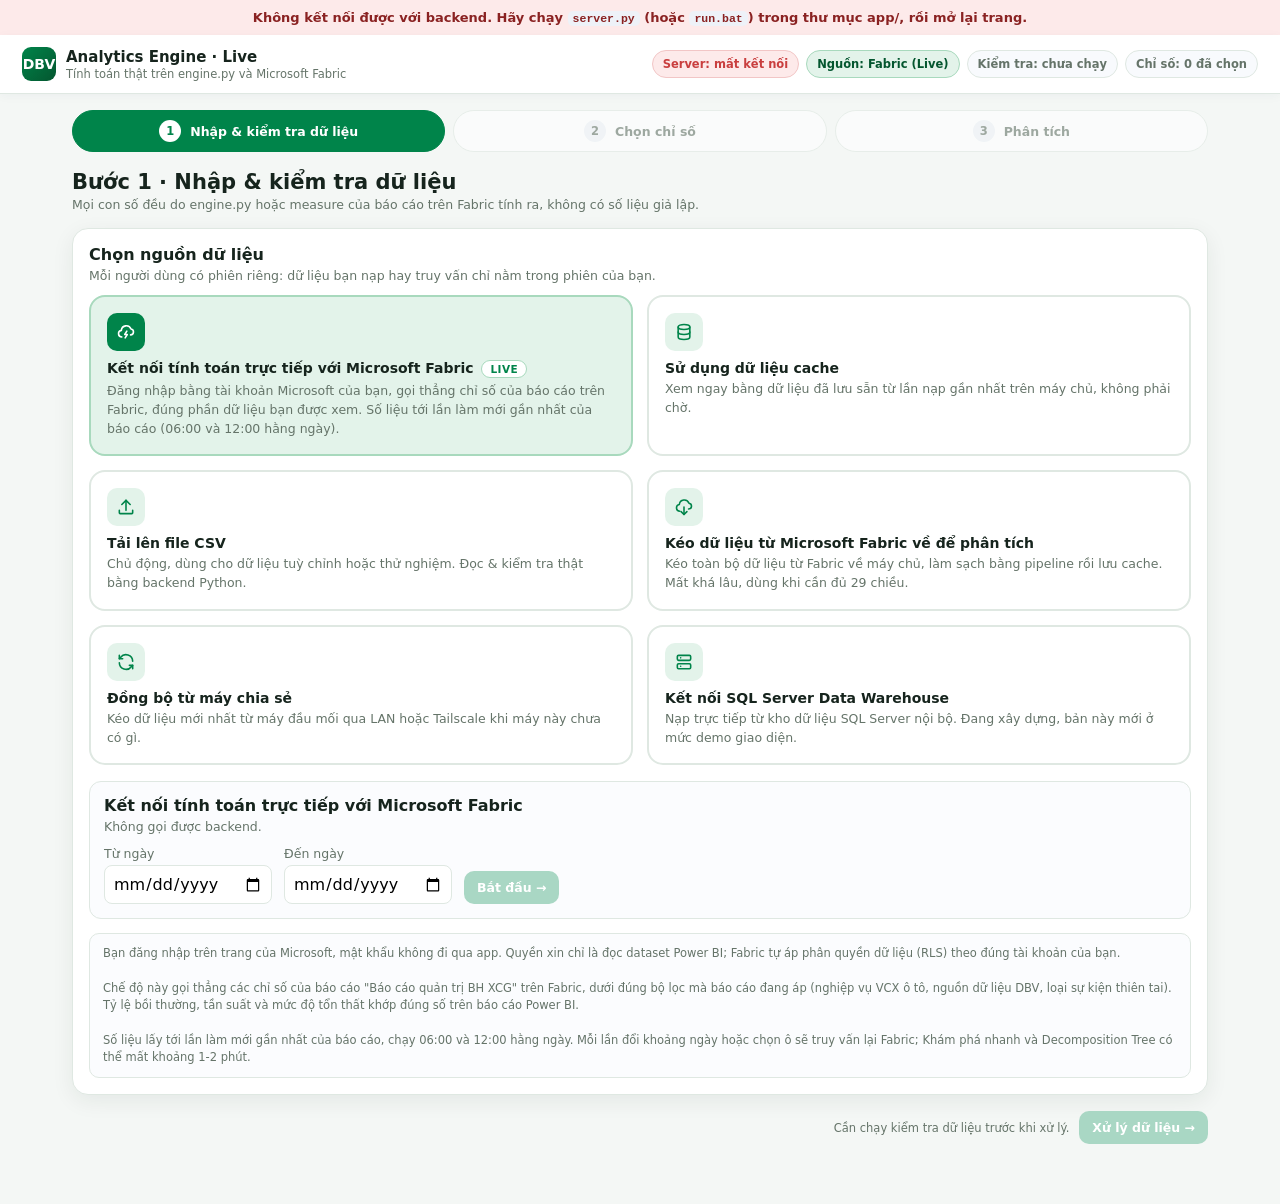
==== ui.html @ de5ed947 "Chuyển app phân tích sang bản web đăng nhập bằng tài khoản Microsoft Mỗi người dùng có phiên riêng v" ====
<!DOCTYPE html>
<html lang="vi">
<head>
<meta charset="utf-8">
<meta name="viewport" content="width=device-width,initial-scale=1">
<title>DBV Analytics Engine — Live</title>
<style>
:root{
  /* Thương hiệu DBV: xanh lá chủ đạo, xanh lục + vàng làm màu thứ cấp */
  --brand:#00844a;--brand-dark:#04562f;--brand-light:#e3f3ea;--brand-mid:#a8d9bd;
  --teal:#296a81;--teal-dark:#1c4c5e;--teal-light:#e7eff1;
  --yellow:#f8a41d;--yellow-dark:#8a5a06;--yellow-light:#fef1de;
  --bg:#f4f7f5;--card:#fff;--ink:#16241d;--muted:#657469;--line:#dfe8e2;
  --green:#0f8f63;--green-bg:#e4f7ee;--amber:#b3720a;--amber-bg:#fff2d6;--red:#c93f3f;--red-bg:#fdeaea;
  --shadow:0 6px 22px rgba(15,45,30,.07);--r:16px;
}
*{box-sizing:border-box}
body{margin:0;font-family:Inter,system-ui,-apple-system,"Segoe UI",Arial,sans-serif;background:var(--bg);color:var(--ink)}
button,input,select,textarea{font:inherit}
button{cursor:pointer}
input[type=checkbox]{accent-color:var(--brand);width:16px;height:16px;cursor:pointer}
code{background:#eef2f8;padding:1px 5px;border-radius:5px;font-size:11.5px}

.topbar{position:sticky;top:0;z-index:60;background:#fff;border-bottom:1px solid var(--line);
  padding:12px 22px;display:flex;justify-content:space-between;align-items:center;gap:16px;box-shadow:0 2px 10px rgba(20,40,80,.04)}
.brand{display:flex;align-items:center;gap:10px}
.brand .mark{width:34px;height:34px;border-radius:9px;background:linear-gradient(135deg,var(--brand),var(--brand-dark));
  color:#fff;font-weight:900;display:flex;align-items:center;justify-content:center;font-size:14px}
.brand b{display:block;font-size:15px}
.brand small{display:block;color:var(--muted);font-size:11.5px;margin-top:1px}
.topbar .chips{display:flex;gap:7px;flex-wrap:wrap}
.chip{border:1px solid var(--line);background:#f8fafd;border-radius:999px;padding:6px 10px;font-size:11.5px;font-weight:700;color:var(--muted)}
.chip.on{background:var(--brand-light);border-color:var(--brand-mid);color:var(--brand-dark)}
.chip.warn{background:var(--red-bg);border-color:#f2c6c6;color:var(--red)}

.server-banner{background:var(--red-bg);color:#8a2222;padding:10px 16px;font-weight:800;text-align:center;font-size:13px}

.stepper{display:flex;align-items:center;gap:0;padding:16px 22px 0;max-width:1180px;margin:0 auto}
.step-pill{display:flex;align-items:center;gap:9px;padding:9px 14px;border-radius:999px;background:#fff;
  border:1px solid var(--line);cursor:pointer;flex:1;justify-content:center}
.step-pill+.step-pill{margin-left:8px}
.step-pill .num{width:22px;height:22px;border-radius:50%;background:#eef2f8;color:var(--muted);
  display:flex;align-items:center;justify-content:center;font-size:11.5px;font-weight:900;flex:none}
.step-pill span{font-size:12.5px;font-weight:800;color:var(--muted)}
.step-pill.active{background:var(--brand);border-color:var(--brand)}
.step-pill.active .num{background:#fff;color:var(--brand)}
.step-pill.active span{color:#fff}
.step-pill.done .num{background:var(--green);color:#fff}
.step-pill.done span{color:var(--ink)}
.step-pill:not(.reachable){cursor:not-allowed;opacity:.6}

.wrap{max-width:1180px;margin:0 auto;padding:18px 22px 60px}
.step-panel{display:none}
.step-panel.active{display:block;animation:fade .18s ease}
@keyframes fade{from{opacity:0;transform:translateY(4px)}to{opacity:1;transform:none}}

h1{font-size:21px;margin:0 0 3px}
h2{font-size:16px;margin:0 0 4px}
h3{font-size:14px;margin:0 0 8px}
.sub,.muted{color:var(--muted);font-size:12.5px}
.head-row{margin-bottom:16px}

.card{background:var(--card);border:1px solid var(--line);border-radius:var(--r);padding:16px;box-shadow:var(--shadow)}
.card+.card{margin-top:14px}

.info-banner{display:flex;align-items:center;gap:10px;background:var(--brand-light);border:1px solid var(--brand-mid);
  color:var(--brand-dark);border-radius:10px;padding:9px 13px;font-size:12.5px;font-weight:700;margin-bottom:14px}

.source-picker{display:grid;grid-template-columns:1fr 1fr;gap:14px}
.source-card{border:2px solid var(--line);border-radius:var(--r);padding:16px;background:#fff;cursor:pointer;transition:.12s}
.source-card:hover{border-color:var(--brand-mid)}
.source-card.selected{border-color:var(--brand);background:var(--brand-light)}
.source-card .ic{width:38px;height:38px;border-radius:10px;background:var(--brand-light);color:var(--brand);
  display:flex;align-items:center;justify-content:center;margin-bottom:9px;flex:none}
.source-card .ic svg{width:20px;height:20px;display:block;fill:none;stroke:currentColor;stroke-width:1.9;stroke-linecap:round;stroke-linejoin:round}
.source-card.selected .ic{background:var(--brand);color:#fff}
.source-card.live-card{position:relative;overflow:hidden;border-color:var(--brand-mid)}
.source-card.live-card::after{content:"";position:absolute;top:0;left:-70%;width:45%;height:100%;pointer-events:none;
  background:linear-gradient(105deg,rgba(255,255,255,0) 0%,rgba(255,255,255,.75) 50%,rgba(255,255,255,0) 100%);
  transform:skewX(-18deg);animation:liveShine 3.2s ease-in-out infinite}
.source-card.live-card.selected::after{background:linear-gradient(105deg,rgba(0,132,74,0) 0%,rgba(0,132,74,.16) 50%,rgba(0,132,74,0) 100%)}
@keyframes liveShine{0%{left:-70%}55%{left:130%}100%{left:130%}}
.live-tag{display:inline-block;font-size:10.5px;font-weight:700;letter-spacing:.4px;text-transform:uppercase;color:var(--brand);
  background:#fff;border:1px solid var(--brand-mid);border-radius:999px;padding:2px 8px;margin-left:8px;vertical-align:middle}
.chip.account{max-width:280px;overflow:hidden;text-overflow:ellipsis;white-space:nowrap}
.chip.account a{color:inherit;text-decoration:underline;margin-left:6px}
.source-card h3{margin:0 0 4px}
.source-card p{margin:0;color:var(--muted);font-size:12.5px;line-height:1.5}
.panel-src{display:none;margin-top:16px}
.panel-src.active{display:block}

.tpl-grid{display:grid;grid-template-columns:1fr 1fr;gap:14px}
.tpl-card{border:1px solid var(--line);border-radius:12px;padding:14px;background:#fbfcfe}
.tpl-head{display:flex;justify-content:space-between;align-items:flex-start;gap:10px;margin-bottom:9px}
.tpl-head b{font-size:13.5px}
.tpl-head small{display:block;color:var(--muted);margin-top:2px;font-size:11.5px}
.btn{border:0;border-radius:10px;padding:9px 13px;font-weight:800;font-size:12.5px}
.btn.primary{background:var(--brand);color:#fff}
.btn.primary:disabled{background:#bcdfca;cursor:not-allowed}
.btn.ghost{background:#fff;border:1px solid var(--line);color:var(--ink)}
.btn.ghost:hover{border-color:var(--brand-mid)}
.btn.ghost:disabled{opacity:.5;cursor:not-allowed}
.btn.success{background:var(--green);color:#fff}
.btn.success:disabled{background:#a9d7c4;cursor:not-allowed}
.btn.sm{padding:7px 10px;font-size:11.5px;border-radius:8px}

table.dict{width:100%;border-collapse:collapse;font-size:11.5px;margin-top:2px}
table.dict th,table.dict td{padding:6px 7px;border-bottom:1px solid var(--line);text-align:left}
table.dict th{color:var(--muted);font-weight:800;font-size:10.5px;text-transform:uppercase;letter-spacing:.03em}
table.dict td.req{color:var(--green);font-weight:800}
table.dict td.opt{color:var(--muted)}

.dropzone{margin-top:11px;border:1.5px dashed var(--line);border-radius:11px;padding:16px;text-align:center;
  background:#fff;transition:.12s}
.dropzone.drag{border-color:var(--brand);background:var(--brand-light)}
.dropzone .dz-empty{color:var(--muted);font-size:12px}
.dropzone .dz-empty b{color:var(--brand);cursor:pointer}
.dropzone .dz-file{display:none;align-items:center;justify-content:space-between;gap:10px;text-align:left}
.dropzone.filled .dz-empty{display:none}
.dropzone.filled .dz-file{display:flex}
.dz-file .name{font-weight:800;font-size:12.5px}
.dz-file .meta{color:var(--muted);font-size:11px;margin-top:1px}
.dz-remove{border:0;background:#eef2f8;border-radius:7px;width:26px;height:26px;font-size:13px;color:var(--muted)}

.pipe-card{border:1px solid var(--line);border-radius:12px;padding:14px;background:#fbfcfe}
.pipe-row{display:flex;gap:10px;flex-wrap:wrap;align-items:center;margin-top:10px}

.validate-bar{display:flex;align-items:center;gap:12px;margin-top:16px;padding-top:14px;border-top:1px solid var(--line)}
.spinner{width:15px;height:15px;border-radius:50%;border:2px solid var(--brand-mid);border-top-color:var(--brand);
  animation:spin .7s linear infinite;display:none}
.spinner.on{display:inline-block}
@keyframes spin{to{transform:rotate(360deg)}}

.status-box{margin-top:14px;display:none}
.status-box.show{display:block}
.check-grid{display:grid;grid-template-columns:1fr 1fr;gap:10px}
.check-item{border:1px solid var(--line);border-radius:11px;padding:11px;display:flex;gap:10px;background:#fff}
.dot{width:10px;height:10px;border-radius:50%;flex:none;margin-top:4px}
.dot.g{background:var(--green)}.dot.a{background:var(--amber)}.dot.r{background:var(--red)}
.check-item b{display:block;font-size:12.5px}
.check-item .d{color:var(--muted);font-size:11.5px;margin-top:2px;line-height:1.45}

.metric-avail{margin-top:12px;border:1px solid var(--line);border-radius:11px;padding:12px;background:#fbfcfe}
.metric-avail-row{display:flex;align-items:center;gap:8px;padding:5px 0;font-size:12.5px}
.metric-avail-row .dot{margin-top:0}
.metric-avail-row .reason{color:var(--muted);font-size:11px;margin-left:auto;text-align:right}

.process-bar{display:flex;justify-content:flex-end;align-items:center;gap:10px;margin-top:16px}
.process-bar .hint{color:var(--muted);font-size:11.5px}

.metric-toolbar{display:flex;justify-content:space-between;align-items:center;flex-wrap:wrap;gap:10px;margin-bottom:12px}
.tickall{display:flex;align-items:center;gap:8px;font-size:12.5px;font-weight:800}
.presetsel{display:flex;align-items:center;gap:8px}
.presetsel select{padding:8px 10px;border:1px solid var(--line);border-radius:8px;background:#fff;font-size:12.5px}

.metric-row{display:grid;grid-template-columns:22px 11px 1.3fr 1.4fr auto;align-items:center;gap:13px;
  padding:12px 6px;border-bottom:1px solid var(--line)}
.metric-row:last-child{border-bottom:0}
.metric-row .dot{margin:0}
.metric-row b{font-size:13px}
.metric-row .formula{color:var(--muted);font-size:11.5px;font-family:Consolas,monospace}
.metric-row .reason{color:var(--red);font-size:11px;text-align:right;font-weight:700}
.metric-row.disabled b{color:var(--muted)}

.bottom-nav{display:flex;justify-content:space-between;align-items:center;margin-top:16px}

.mode-toggle{display:flex;gap:9px;margin-bottom:14px}
.mode-tab{flex:1;padding:11px 16px;border-radius:12px;border:1.5px solid var(--line);background:#fff;
  cursor:pointer;text-align:left;transition:.12s}
.mode-tab:hover{border-color:var(--brand-mid)}
.mode-tab b{display:block;font-size:13.5px;color:var(--ink)}
.mode-tab small{display:block;font-size:11px;color:var(--muted);margin-top:2px;line-height:1.4}
.mode-tab.active{background:var(--brand-light);border-color:var(--brand)}
.mode-tab.active b{color:var(--brand-dark)}
.focus-picker{display:none;background:#fbfcfe;border:1px solid var(--brand-mid);border-radius:12px;
  padding:14px;margin-bottom:14px}
.focus-picker.active{display:block}
.focus-picker-row{display:grid;grid-template-columns:1fr 1.4fr auto;gap:10px;align-items:end;margin-bottom:10px}
.focus-picker-row:last-of-type{margin-bottom:0}
.focus-picker .sub{margin-bottom:4px}

.control-strip{display:grid;gap:9px}
.control-strip label{font-size:11px;color:var(--muted);display:block;margin-bottom:4px;font-weight:700}
.control-strip select,.control-strip input{width:100%;padding:8px;border:1px solid var(--line);border-radius:8px;background:#fff;font-size:12.5px}

/* ---- ô "gõ để tìm" tự dựng, thay cho input+datalist gốc trình duyệt (không style được, hay bị
   lọc kẹt ở giá trị đang gõ sẵn) ---- */
.combo-wrap{position:relative}
.combo-menu{position:absolute;top:100%;left:0;right:0;z-index:80;background:#fff;border:1px solid var(--line);
  border-radius:8px;margin-top:3px;max-height:230px;overflow:auto;box-shadow:0 10px 28px rgba(10,20,40,.18);display:none}
.combo-menu.open{display:block}
.combo-opt{padding:7px 10px;font-size:12.5px;cursor:pointer;white-space:nowrap;overflow:hidden;text-overflow:ellipsis}
.combo-opt:hover,.combo-opt.hi{background:var(--brand-light)}
.combo-empty{padding:7px 10px;font-size:12.5px;color:var(--muted)}
.date-range{display:grid;grid-template-columns:1fr 1fr;gap:9px;margin-top:9px}
.date-range input[type=date]{color-scheme:light;color:var(--ink);font-weight:700;letter-spacing:.02em;
  transition:.12s;cursor:text}
.date-range input[type=date]:hover{border-color:var(--brand-mid)}
.date-range input[type=date]:focus{outline:none;border-color:var(--brand);box-shadow:0 0 0 3px var(--brand-light)}
.date-range input[type=date]::-webkit-calendar-picker-indicator{
  filter:invert(46%) sepia(89%) saturate(423%) hue-rotate(107deg) brightness(93%) contrast(101%);
  cursor:pointer;border-radius:4px;padding:2px}
.date-range input[type=date]::-webkit-calendar-picker-indicator:hover{background:var(--brand-light)}

.kpi-strip{display:grid;grid-template-columns:repeat(4,1fr);gap:11px;margin:16px 0}
.kpi{border:1px solid var(--line);border-radius:11px;padding:12px;background:#fff}
.kpi small{color:var(--muted);font-size:11px;font-weight:700}
.kpi b{display:block;font-size:20px;margin:4px 0 2px;color:var(--brand-dark)}
.kpi span{color:var(--muted);font-size:11px}

.heat-wrap{overflow:auto;border:1px solid var(--line);border-radius:11px;background:#fff;padding:4px}
.heat{display:grid;gap:5px;min-width:640px;padding:8px}
.heat .cell{padding:11px 6px;border-radius:8px;text-align:center;font-size:12px;font-weight:800;overflow-wrap:anywhere}
.heat .rowlab{background:#f6f8fb;color:var(--ink);text-align:left;padding-left:11px;font-weight:800}
.heat .collab{background:#f2f5f9;color:var(--muted);font-size:10.5px;text-transform:uppercase;letter-spacing:.02em}
.heat .corner{background:#fff}
/* Thang tương đối (min-max) — dùng cho chỉ số không phải LR, hoặc chế độ so sánh kỳ */
.hv1{background:#e2f4ec;color:#186b4d}
.hv2{background:#fff0c8;color:#815d00}
.hv3{background:#ffd9ab;color:#8a4f00}
.hv4{background:#f7ada4;color:#7e2020}
.hv5{background:#df6b64;color:#fff}
/* Thang so kỳ (YoY/MoM) — tách theo CHIỀU tốt/xấu của từng chỉ số (xem HIGHER_IS_WORSE), không theo
   giá trị tăng=đỏ/giảm=xanh cố định. Đậm nhạt theo độ lớn |delta| so với các ô đang hiện. */
.dg1{background:#e2f4ec;color:#186b4d}
.dg2{background:#9ed9bb;color:#0f4a34}
.dg3{background:#4a9f75;color:#fff}
.db1{background:#fdeaea;color:#8a2222}
.db2{background:#f0a49b;color:#7e2020}
.db3{background:#c93f3f;color:#fff}
.dz{background:#f2f5f9;color:var(--muted)}
/* Thang benchmark cố định — dùng cho Tỷ lệ bồi thường, KHÔNG đổi theo min/max đang hiện */
.bm1{background:var(--brand-light);color:var(--brand-dark)}        /* dưới 60% */
.bm2{background:var(--yellow-light);color:var(--yellow-dark)}       /* 60-65% */
.bm3{background:#ffe0b2;color:#8a4b00}                              /* 65-70% */
.bm4{background:#ffb066;color:#6e3800}                              /* 70-75% */
.bm5{background:#f7a8a1;color:#7e2020}                              /* 75-85% */
.bm6{background:#7a1f1f;color:#fff}                                 /* trên 85% */
.legend{display:flex;align-items:center;gap:8px;margin-top:11px;font-size:11px;color:var(--muted);flex-wrap:wrap}
.legend .sw{width:22px;height:11px;border-radius:4px;display:inline-block;margin-right:4px}

.foot-note{margin-top:14px;background:#fbfcfe;border:1px solid var(--line);border-radius:10px;padding:11px 13px;
  color:var(--muted);font-size:11.5px;line-height:1.5}
.log-box{margin-top:10px;max-height:220px;overflow:auto;background:#0d1424;color:#c9d6f2;border-radius:9px;
  padding:10px 12px;font-size:11px;font-family:Consolas,monospace;white-space:pre-wrap;display:none}
.log-box.show{display:block}

/* ---- tiến độ kéo dữ liệu Fabric — theo đúng theme sáng của app, thay cho hộp log đen ---- */
.fabric-progress{margin-top:12px;padding:14px 16px;background:#fff;border:1px solid var(--line);border-radius:12px}
.fabric-progress-head{display:flex;justify-content:space-between;align-items:baseline;gap:10px;margin-bottom:8px}
.fabric-progress-head b{font-size:13px;color:var(--ink)}
.fabric-progress-bar-wrap{background:#eef1ed;border-radius:999px;height:8px;overflow:hidden;position:relative}
.fabric-progress-bar{position:absolute;top:0;bottom:0;left:-35%;width:35%;background:var(--brand);border-radius:999px;
  animation:fabricProgressSlide 1.3s ease-in-out infinite}
.fabric-progress.done .fabric-progress-bar{animation:none;left:0;width:100%}
.fabric-progress.error .fabric-progress-bar{animation:none;left:0;width:100%;background:var(--red)}
@keyframes fabricProgressSlide{0%{left:-35%}100%{left:100%}}
.fabric-progress-stats{display:flex;gap:16px;flex-wrap:wrap;margin-top:10px;font-size:12px;color:var(--muted)}
.fabric-progress-stats span:not(:empty)::before{content:"● ";font-size:8px;vertical-align:middle;color:var(--brand-mid)}
.log-box-light{margin-top:10px;max-height:220px;overflow:auto;background:#f6f9f7;color:var(--ink);
  border:1px solid var(--line);border-radius:9px;padding:10px 12px;font-size:11px;
  font-family:Consolas,monospace;white-space:pre-wrap}

/* Trước dùng --yellow, trùng màu icon tia chớp trong nút -> đổi sang xanh dương sáng để icon nổi bật */
.btn.warn{background:#2f8fe0;color:#fff}
.btn.warn:hover{background:#1f78c4}
.drill-toolbar{display:flex;justify-content:space-between;align-items:center;flex-wrap:wrap;gap:10px;
  margin:14px 0 8px;padding:10px 12px;background:#fbfcfe;border:1px solid var(--line);border-radius:10px}
.heat .cell.clickable{cursor:pointer;transition:transform .08s}
.heat .cell.clickable:hover{outline:2px solid var(--brand);outline-offset:-2px;transform:scale(1.03);z-index:2;position:relative}

.dd-overlay{position:fixed;inset:0;background:rgba(10,18,34,.55);z-index:90;display:none;
  align-items:flex-start;justify-content:center;padding:26px 16px;overflow:auto}
.dd-overlay.open{display:flex}
.dd-panel{background:var(--bg);border-radius:16px;max-width:1080px;width:100%;box-shadow:0 24px 60px rgba(10,20,40,.35);
  overflow:hidden}
.dd-head{display:flex;justify-content:space-between;align-items:flex-start;gap:14px;padding:18px 22px;
  background:linear-gradient(135deg,var(--brand-dark),var(--teal));color:#fff}
.dd-eyebrow{font-size:10.5px;text-transform:uppercase;letter-spacing:.08em;font-weight:900;color:#d3ecdf;margin-bottom:3px}
.dd-head h2{color:#fff;margin:0 0 3px;font-size:19px}
.dd-head .sub{color:#dcf0e6}
.dd-head .close{background:rgba(255,255,255,.18);color:#fff}
.dd-body{padding:20px 22px 26px;display:grid;gap:16px;max-height:80vh;overflow:auto}

.dd-kpi-strip{display:grid;grid-template-columns:repeat(4,1fr);gap:11px}
.bridge-wrap{display:flex;gap:8px;align-items:stretch;overflow-x:auto;padding-bottom:4px}
.bridge-step{flex:1;min-width:110px;border-radius:11px;padding:12px 10px;text-align:center;background:#fff;border:1px solid var(--line)}
.bridge-step.base{background:var(--brand-light);border-color:var(--brand-mid)}
.bridge-step.result{background:var(--brand-dark);color:#fff;border-color:var(--brand-dark)}
.bridge-step.pos{background:var(--red-bg);border-color:#f2c6c6}
.bridge-step.neg{background:var(--green-bg);border-color:#a9dfc6}
.bridge-step small{display:block;font-size:10.5px;color:inherit;opacity:.75;font-weight:800;text-transform:uppercase}
.bridge-step b{display:block;font-size:16px;margin-top:5px}
.bridge-arrow{align-self:center;color:var(--muted);font-size:16px}

.driver-table{border:1px solid var(--line);border-radius:12px;overflow:hidden}
.driver-row{display:grid;grid-template-columns:1.7fr auto 72px 72px 1fr 64px;gap:12px;align-items:center;
  padding:9px 12px;border-bottom:1px solid var(--line);font-size:12.5px;background:#fff}
.driver-row:nth-child(even){background:#fafcfa}
.driver-row:last-child{border-bottom:0}
.driver-row.head{font-size:10px;text-transform:uppercase;color:var(--muted);font-weight:800;letter-spacing:.03em;
  background:#f6f9f7;padding:8px 12px}
.driver-row .num{text-align:right;font-variant-numeric:tabular-nums;font-weight:800}
.driver-cell-group b{display:block;font-size:12.5px}
.driver-cell-group small{display:block;color:var(--muted);font-size:10.5px;margin-top:1px}
.driver-bar-wrap{background:#eef1ed;border-radius:6px;height:8px;overflow:hidden;min-width:60px}
.driver-bar{height:100%;border-radius:6px;background:var(--muted)}
#ddTabBadBody .driver-bar{background:var(--red)}
#ddTabGoodBody .driver-bar{background:var(--green)}
.driver-badge{font-size:10px;font-weight:900;padding:3px 8px;border-radius:999px;white-space:nowrap;justify-self:start}
.driver-badge.up{background:var(--red-bg);color:var(--red)}
.driver-badge.down{background:var(--green-bg);color:var(--green)}
.driver-lowsample{display:block;color:var(--amber);font-weight:800;font-size:9.5px;text-align:right}

.dd-tabs{display:flex;gap:8px;margin-bottom:10px}
.dd-tab{padding:8px 14px;border-radius:999px;border:1px solid var(--line);background:#fff;cursor:pointer;
  font-size:12px;font-weight:800;color:var(--muted)}
.dd-tab:hover{border-color:var(--brand-mid)}
.dd-tab.active.good{background:var(--green-bg);border-color:#a9dfc6;color:var(--green)}
.dd-tab.active.bad{background:var(--red-bg);border-color:#f2c6c6;color:var(--red)}
.dd-decomp-btn{margin-top:10px}

.decomp-crumbs{display:flex;flex-wrap:wrap;gap:6px;align-items:center;margin-bottom:14px}
.decomp-crumb{background:#fff;border:1px solid var(--line);border-radius:999px;padding:6px 12px;
  font-size:11.5px;font-weight:800;color:var(--ink);cursor:pointer}
.decomp-crumb:hover{border-color:var(--brand-mid)}
.decomp-crumb.current{background:var(--brand-light);border-color:var(--brand-mid);color:var(--brand-dark);cursor:default}
.decomp-arrow{color:var(--muted);font-size:12px}
.decomp-metric{background:linear-gradient(135deg,var(--brand-dark),var(--teal));color:#fff;border-radius:14px;
  padding:16px 20px;text-align:center;margin-bottom:14px}
.decomp-metric b{font-size:30px;display:block;margin-top:4px}
.decomp-metric small{opacity:.85;font-size:11px;text-transform:uppercase;letter-spacing:.05em;font-weight:800}
.decomp-split-row{display:flex;gap:10px;align-items:center;margin-bottom:14px;flex-wrap:wrap}
.decomp-split-row select{padding:8px 10px;border:1px solid var(--line);border-radius:8px;background:#fff;font-size:12.5px}
.decomp-row{display:grid;grid-template-columns:1.6fr 90px 1fr 70px;gap:12px;align-items:center;
  padding:9px 12px;border-bottom:1px solid var(--line);font-size:12.5px;background:#fff;cursor:pointer;transition:.1s}
.decomp-row:hover{background:var(--brand-light)}
.decomp-row:last-child{border-bottom:0}
.decomp-row.head{cursor:default;font-size:10px;text-transform:uppercase;color:var(--muted);font-weight:800;
  letter-spacing:.03em;background:#f6f9f7;padding:8px 12px}
.decomp-row.head:hover{background:#f6f9f7}
.decomp-row .num{text-align:right;font-variant-numeric:tabular-nums;font-weight:800}
.decomp-bar-wrap{background:#eef1ed;border-radius:6px;height:8px;overflow:hidden}
.decomp-bar{height:100%;border-radius:6px}

/* ---- màu active chung cho cặp nút chế độ Đào sâu / Khám phá nhanh (không gắn bad/good) ---- */
.dd-tab.active{background:var(--brand-light);border-color:var(--brand);color:var(--brand-dark);font-weight:800}

/* ---- "Đào sâu" mặc định trong chi tiết ô heatmap: các khối bảng liền kê nhau, mở rộng theo bậc ---- */
.ds-stack{display:flex;flex-direction:column;gap:14px}
.ds-lens{border:1px solid var(--line);border-radius:12px;background:#fff;overflow:hidden}
.ds-lens-head{display:flex;align-items:center;justify-content:space-between;gap:8px;
  padding:9px 12px;background:#f6f9f7;border-bottom:1px solid var(--line);font-size:12.5px;font-weight:800}
.ds-lens-l3{padding:5px 8px;border:1px solid var(--line);border-radius:6px;background:#fff;font-size:11.5px}
.ds-caret{display:inline-block;width:10px;color:var(--muted);transition:transform .12s;flex:none}
.ds-caret.open{transform:rotate(90deg)}
.ds-caret-spacer{display:inline-block;width:10px;flex:none}
.driver-row.ds-clickable{cursor:pointer}
.driver-row.ds-clickable:hover{background:var(--brand-light)}
.ds-children{border-top:1px dashed var(--line)}
#dsBody[data-dir="bad"] .ds-lens-body .driver-bar{background:var(--red)}
#dsBody[data-dir="good"] .ds-lens-body .driver-bar{background:var(--green)}
#dsBody .driver-row.head{background:var(--brand);color:#fff}
.ds-loading,.ds-empty{padding:8px 12px;font-size:12px;color:var(--muted)}

@media(max-width:980px){
  .source-picker,.tpl-grid,.check-grid,.kpi-strip{grid-template-columns:1fr 1fr}
  .metric-row{grid-template-columns:22px 11px 1fr;row-gap:4px}
  .metric-row .formula,.metric-row .reason{grid-column:3/4}
}
@media(max-width:640px){
  .source-picker,.tpl-grid,.check-grid,.kpi-strip{grid-template-columns:1fr}
  .stepper{flex-direction:column;gap:8px}
  .step-pill+.step-pill{margin-left:0}
  .mode-toggle{flex-direction:column}
  .focus-picker-row{grid-template-columns:1fr}
  .decomp-row,.driver-row{grid-template-columns:1.4fr auto}
}
</style>
</head>
<body>

<div class="topbar">
  <div class="brand">
    <div class="mark">DBV</div>
    <div><b>Analytics Engine · Live</b><small>Tính toán thật trên engine.py và Microsoft Fabric</small></div>
  </div>
  <div class="chips">
    <span class="chip account" id="chipAccount" style="display:none"></span>
    <span class="chip" id="chipServer">Server: đang kiểm tra…</span>
    <span class="chip" id="chipSource">Nguồn: chưa chọn</span>
    <span class="chip" id="chipValid">Kiểm tra: chưa chạy</span>
    <span class="chip" id="chipMetrics">Chỉ số: 0 đã chọn</span>
  </div>
</div>

<div class="stepper">
  <div class="step-pill active reachable" id="pill1" onclick="goStep(1)"><span class="num">1</span><span>Nhập &amp; kiểm tra dữ liệu</span></div>
  <div class="step-pill" id="pill2" onclick="goStep(2)"><span class="num">2</span><span>Chọn chỉ số</span></div>
  <div class="step-pill" id="pill3" onclick="goStep(3)"><span class="num">3</span><span>Phân tích</span></div>
</div>

<div class="wrap">

  <!-- ============ STEP 1 ============ -->
  <section class="step-panel active" id="step1">
    <div class="head-row">
      <h1>Bước 1 · Nhập &amp; kiểm tra dữ liệu</h1>
      <div class="sub">Mọi con số đều do engine.py hoặc measure của báo cáo trên Fabric tính ra, không có số liệu giả lập.</div>
    </div>

    <div class="card" id="ownerDataCard">
      <h2>Chọn nguồn dữ liệu</h2>
      <div class="sub" style="margin-bottom:12px">Mỗi người dùng có phiên riêng: dữ liệu bạn nạp hay truy vấn chỉ nằm trong phiên của bạn.</div>
      <div class="source-picker">
        <div class="source-card live-card selected" id="srcCardFabricLive" onclick="selectSource('fabric_live')">
          <div class="ic"><svg viewBox="0 0 24 24"><path d="M7 18a4 4 0 0 1-.6-7.95A6 6 0 0 1 18 8.5a3.5 3.5 0 0 1-.5 6.96"/><path d="M13 11l-2.5 4h3L11 19"/></svg></div>
          <h3>Kết nối tính toán trực tiếp với Microsoft Fabric<span class="live-tag">Live</span></h3>
          <p>Đăng nhập bằng tài khoản Microsoft của bạn, gọi thẳng chỉ số của báo cáo trên Fabric, đúng phần dữ liệu bạn được xem. Số liệu tới lần làm mới gần nhất của báo cáo (06:00 và 12:00 hằng ngày).</p>
        </div>
        <div class="source-card" id="srcCardCache" onclick="selectSource('cache')">
          <div class="ic"><svg viewBox="0 0 24 24"><ellipse cx="12" cy="6" rx="7" ry="3"/><path d="M5 6v6c0 1.66 3.13 3 7 3s7-1.34 7-3V6"/><path d="M5 12v6c0 1.66 3.13 3 7 3s7-1.34 7-3v-6"/></svg></div>
          <h3>Sử dụng dữ liệu cache</h3>
          <p>Xem ngay bằng dữ liệu đã lưu sẵn từ lần nạp gần nhất trên máy chủ, không phải chờ.</p>
        </div>
        <div class="source-card" id="srcCardCsv" onclick="selectSource('csv')">
          <div class="ic"><svg viewBox="0 0 24 24"><path d="M12 16V4"/><path d="M7 9l5-5 5 5"/><path d="M4 16v3a1 1 0 0 0 1 1h14a1 1 0 0 0 1-1v-3"/></svg></div>
          <h3>Tải lên file CSV</h3>
          <p>Chủ động, dùng cho dữ liệu tuỳ chỉnh hoặc thử nghiệm. Đọc &amp; kiểm tra thật bằng backend Python.</p>
        </div>
        <div class="source-card" id="srcCardFabric" onclick="selectSource('fabric')">
          <div class="ic"><svg viewBox="0 0 24 24"><path d="M7 17a4 4 0 0 1-.6-7.95A6 6 0 0 1 18 7.5a3.5 3.5 0 0 1-.5 6.96"/><path d="M12 12v9"/><path d="M8.5 17.5L12 21l3.5-3.5"/></svg></div>
          <h3>Kéo dữ liệu từ Microsoft Fabric về để phân tích</h3>
          <p>Kéo toàn bộ dữ liệu từ Fabric về máy chủ, làm sạch bằng pipeline rồi lưu cache. Mất khá lâu, dùng khi cần đủ 29 chiều.</p>
        </div>
        <div class="source-card" id="srcCardSync" onclick="selectSource('sync')">
          <div class="ic"><svg viewBox="0 0 24 24"><path d="M20 11A8 8 0 0 0 5.6 6.4L4 8"/><path d="M4 4v4h4"/><path d="M4 13a8 8 0 0 0 14.4 4.6L20 16"/><path d="M20 20v-4h-4"/></svg></div>
          <h3>Đồng bộ từ máy chia sẻ</h3>
          <p>Kéo dữ liệu mới nhất từ máy đầu mối qua LAN hoặc Tailscale khi máy này chưa có gì.</p>
        </div>
        <div class="source-card" id="srcCardSql" onclick="selectSource('sql')">
          <div class="ic"><svg viewBox="0 0 24 24"><rect x="4" y="4" width="16" height="6" rx="1.5"/><rect x="4" y="14" width="16" height="6" rx="1.5"/><path d="M8 7h.01M8 17h.01"/></svg></div>
          <h3>Kết nối SQL Server Data Warehouse</h3>
          <p>Nạp trực tiếp từ kho dữ liệu SQL Server nội bộ. Đang xây dựng, bản này mới ở mức demo giao diện.</p>
        </div>
      </div>

      <!-- SQL Server panel -->
      <div class="panel-src" id="panelSql">
        <div class="pipe-card">
          <b>Kết nối SQL Server Data Warehouse</b>
          <div class="sub" style="margin-top:4px">Tính năng đang xây dựng — điền thử để xem luồng thao tác, chưa kết nối thật.</div>
          <div class="control-strip" style="grid-template-columns:1fr 1fr;margin-top:12px">
            <div><label>Server / Host</label><input type="text" id="sqlHost" placeholder="vd: dwh-sql01.dbvi.local"></div>
            <div><label>Cổng (Port)</label><input type="text" id="sqlPort" placeholder="1433"></div>
            <div><label>Tên Database</label><input type="text" id="sqlDb" placeholder="vd: DW_TLBT"></div>
            <div><label>Xác thực</label>
              <select id="sqlAuth">
                <option value="sql">SQL Server Authentication</option>
                <option value="windows">Windows Authentication</option>
              </select>
            </div>
            <div><label>Tên đăng nhập</label><input type="text" id="sqlUser" placeholder="username"></div>
            <div><label>Mật khẩu</label><input type="password" id="sqlPass" placeholder="••••••••"></div>
          </div>
          <div class="pipe-row" style="margin-top:12px">
            <button class="btn primary" onclick="sqlServerConnect()">Kết nối &amp; kiểm tra</button>
            <span class="sub" id="sqlStatusText"></span>
          </div>
        </div>
        <div class="foot-note">Thông tin nhập ở đây không được gửi lên đâu ngoài chính máy chủ local của app này, và cũng chưa được lưu lại — bấm "Kết nối" hiện tại chỉ trả về thông báo tính năng đang xây dựng.</div>
      </div>
      <div class="panel-src" id="panelFabric">
        <div class="pipe-card">
          <b>Kéo dữ liệu từ Microsoft Fabric</b>
          <div class="pipe-row" style="margin-top:4px">
            <div class="sub" id="fabricNote" style="margin:0">Đang kiểm tra…</div>
          </div>

          <div class="pipe-row">
            <button class="btn success" id="btnFabricPull" onclick="fabricPull()" disabled>Kéo dữ liệu mới nhất từ Fabric</button>
            <span class="spinner" id="spinFabricPull"></span>
          </div>
        </div>
        <div class="foot-note">Dùng tài khoản Microsoft đã đăng nhập ở thẻ "Kết nối tính toán trực tiếp". Kéo toàn bộ lịch sử về máy chủ rồi chạy p2_prep.py để làm sạch, mất 15 đến 20 phút vì bảng nguồn tới hàng triệu dòng. Chỉ cần khi muốn đủ 29 chiều hoặc Decomposition Tree nhanh trên bản cache.</div>
        <div class="fabric-progress" id="fabricProgress" style="display:none">
          <div class="fabric-progress-head">
            <b id="fabricProgressPhase">—</b>
            <span class="sub" id="fabricProgressElapsed"></span>
          </div>
          <div class="fabric-progress-bar-wrap"><div class="fabric-progress-bar"></div></div>
          <div class="fabric-progress-stats">
            <span id="fabricProgressTable"></span>
            <span id="fabricProgressRows"></span>
            <span id="fabricProgressSpeed"></span>
          </div>
          <button class="btn ghost sm" type="button" onclick="toggleFabricLog()" style="margin-top:10px">Xem log chi tiết</button>
          <pre class="log-box-light" id="fabricLog" style="display:none"></pre>
        </div>
      </div>

      <!-- Fabric Live panel -->
      <div class="panel-src" id="panelFabricLive">
        <div class="pipe-card">
          <b>Kết nối tính toán trực tiếp với Microsoft Fabric</b>
          <div class="pipe-row" style="margin-top:4px">
            <div class="sub" id="fabricLiveNote" style="margin:0">Đang kiểm tra…</div>
            <a class="btn primary" id="btnMsLogin" href="/auth/login" style="display:none;text-decoration:none">Đăng nhập Microsoft</a>
            <button class="btn ghost sm" id="btnFabricLogout" onclick="fabricLogout()" style="display:none">Đăng xuất</button>
            <button class="btn ghost sm" id="btnFabricLogin" onclick="fabricLoginStart()" style="display:none">Đăng nhập bằng mã (thử trên máy)</button>
            <span class="spinner" id="spinFabricLogin"></span>
          </div>
          <div id="fabricLoginBox" style="display:none;margin-top:12px;padding:12px;background:#fff;border:1px solid var(--line);border-radius:10px">
            <div class="sub">Mở <b id="fabricVerifUri">https://login.microsoft.com/device</b> trên trình duyệt bất kỳ, đăng nhập bằng tài khoản Power BI Pro của bạn rồi nhập mã:</div>
            <div style="font-size:24px;font-weight:900;letter-spacing:4px;margin:10px 0;color:var(--brand-dark);text-align:center">
              <span id="fabricUserCode">—</span>
            </div>
            <div class="pipe-row">
              <button class="btn primary" id="btnFabricWait" onclick="fabricLoginWait()">Tôi đã đăng nhập xong, tiếp tục</button>
              <span class="spinner" id="spinFabricWait"></span>
              <span class="sub" id="fabricWaitStatus"></span>
            </div>
          </div>
          <div class="pipe-row" style="margin-top:12px;align-items:flex-end;flex-wrap:wrap;gap:12px">
            <div><label class="sub" style="display:block;margin-bottom:4px">Từ ngày</label>
              <input type="date" id="liveDFrom" style="padding:8px;border:1px solid var(--line);border-radius:8px"></div>
            <div><label class="sub" style="display:block;margin-bottom:4px">Đến ngày</label>
              <input type="date" id="liveDTo" style="padding:8px;border:1px solid var(--line);border-radius:8px"></div>
            <button class="btn success" id="btnStartLive" onclick="startLiveTest()" disabled>Bắt đầu →</button>
          </div>
        </div>
        <div class="foot-note">Bạn đăng nhập trên trang của Microsoft, mật khẩu không đi qua app. Quyền xin chỉ là đọc dataset Power BI; Fabric tự áp phân quyền dữ liệu (RLS) theo đúng tài khoản của bạn.
        <br><br>Chế độ này gọi thẳng các chỉ số của báo cáo "Báo cáo quản trị BH XCG" trên Fabric, dưới đúng bộ lọc mà báo cáo đang áp (nghiệp vụ VCX ô tô, nguồn dữ liệu DBV, loại sự kiện thiên tai). Tỷ lệ bồi thường, tần suất và mức độ tổn thất khớp đúng số trên báo cáo Power BI.
        <br><br>Số liệu lấy tới lần làm mới gần nhất của báo cáo, chạy 06:00 và 12:00 hằng ngày. Mỗi lần đổi khoảng ngày hoặc chọn ô sẽ truy vấn lại Fabric; Khám phá nhanh và Decomposition Tree có thể mất khoảng 1-2 phút.</div>
      </div>

      <!-- Sync panel -->
      <div class="panel-src" id="panelSync">
        <div class="pipe-card">
          <b>Đồng bộ dữ liệu từ máy chia sẻ</b>
          <div class="sub" style="margin-top:4px" id="syncNote">Đang kiểm tra cấu hình…</div>
          <div class="pipe-row">
            <button class="btn primary" id="btnSyncPull" onclick="runSyncPull()">Đồng bộ dữ liệu mới nhất</button>
            <span class="spinner" id="spinSync"></span>
            <span class="sub" id="syncStatusText"></span>
          </div>
        </div>
        <div class="foot-note">Cần file <code>sync_config.json</code> cạnh <code>server.py</code>, chứa địa chỉ và token của máy đầu mối (xem <code>sync_config.example.json</code>). Máy đầu mối phải đang bật và cùng mạng (LAN văn phòng, hoặc cùng mạng riêng ảo kiểu Tailscale) tại thời điểm bấm — nếu không tới được, dữ liệu cũ đã có vẫn dùng tiếp bình thường.</div>
      </div>

      <!-- CSV panel -->
      <div class="panel-src active" id="panelCsv">
        <div class="tpl-grid">
          <div class="tpl-card">
            <div class="tpl-head">
              <div><b>Bảng Hợp đồng (Policy)</b><small id="polCount">—</small></div>
              <button class="btn ghost sm" onclick="downloadTemplate('policy')">Tải template CSV</button>
            </div>
            <table class="dict" id="dictPolicy"></table>
            <div class="dropzone" id="dzPolicy">
              <div class="dz-empty">Kéo thả file CSV vào đây, hoặc <b onclick="document.getElementById('filePolicy').click()">chọn file</b></div>
              <div class="dz-file"><div><div class="name" id="polName">—</div><div class="meta" id="polMeta">—</div></div><button class="dz-remove" onclick="clearFile('policy',event)">✕</button></div>
              <input type="file" id="filePolicy" accept=".csv" style="display:none">
            </div>
          </div>
          <div class="tpl-card">
            <div class="tpl-head">
              <div><b>Bảng Bồi thường (Claims)</b><small id="clmCount">—</small></div>
              <button class="btn ghost sm" onclick="downloadTemplate('claims')">Tải template CSV</button>
            </div>
            <table class="dict" id="dictClaims"></table>
            <div class="dropzone" id="dzClaims">
              <div class="dz-empty">Kéo thả file CSV vào đây, hoặc <b onclick="document.getElementById('fileClaims').click()">chọn file</b></div>
              <div class="dz-file"><div><div class="name" id="clmName">—</div><div class="meta" id="clmMeta">—</div></div><button class="dz-remove" onclick="clearFile('claims',event)">✕</button></div>
              <input type="file" id="fileClaims" accept=".csv" style="display:none">
            </div>
          </div>
        </div>
        <div class="validate-bar">
          <button class="btn primary" id="btnValidateCsv" onclick="runValidateCsv()">Quét &amp; kiểm tra dữ liệu</button>
          <span class="spinner" id="spinCsv"></span>
          <span class="sub" id="validateHintCsv">Cần tải lên cả hai file CSV trước.</span>
        </div>
      </div>

      <!-- Cache panel -->
      <div class="panel-src" id="panelCache">
        <div class="pipe-card">
          <b>pipeline/data/clean_policy.parquet · clean_claims.parquet</b>
          <div class="sub" id="cacheNote" style="margin-top:4px">Đang kiểm tra dữ liệu cache…</div>
          <div class="pipe-row">
            <button class="btn primary" id="btnLoadCache" onclick="loadCacheData()">Xem ngay</button>
            <span class="spinner" id="spinCache"></span>
          </div>
        </div>
        <div class="foot-note">Bản dữ liệu đã làm sạch, lưu sẵn trên máy từ lần nạp gần nhất — không phân biệt lần đó tới từ CSV, Power BI hay Fabric. Mở lên dùng ngay, không cần trích xuất hay đăng nhập lại. Phù hợp khi demo nhanh cho người xem không có sẵn kết nối.</div>
      </div>

    </div>

    <div class="card status-box" id="statusBox">
      <h2>Kết quả kiểm tra dữ liệu</h2>
      <div class="check-grid" id="checkGrid"></div>
      <div class="metric-avail">
        <h3 style="margin-bottom:6px">Chỉ số có thể tính được với dữ liệu hiện có</h3>
        <div id="metricAvail"></div>
      </div>
    </div>

    <div class="process-bar">
      <span class="hint" id="processHint">Cần chạy kiểm tra dữ liệu trước khi xử lý.</span>
      <button class="btn success" id="btnProcess" disabled onclick="advance(2)">Xử lý dữ liệu →</button>
    </div>
  </section>

  <!-- ============ STEP 2 ============ -->
  <section class="step-panel" id="step2">
    <div class="head-row">
      <h1>Bước 2 · Chọn chỉ số cần tính</h1>
      <div class="sub">Mỗi chỉ số là một hàm trong engine.py. Chấm xanh nghĩa là dữ liệu hiện có đủ để tính; chấm đỏ là chưa đủ.</div>
    </div>

    <div class="card">
      <div class="metric-toolbar">
        <label class="tickall"><input type="checkbox" id="tickAll" onchange="toggleAll(this.checked)"> Chọn tất cả chỉ số sẵn sàng</label>
        <div class="presetsel">
          <span class="sub">Chọn theo nghiệp vụ:</span>
          <select id="presetSel" onchange="applyPreset(this.value)">
            <option value="">— tự chọn thủ công —</option>
            <option value="all">Toàn bộ chỉ số sẵn sàng</option>
            <option value="pricing">Định phí (Frequency / Severity / A-E)</option>
            <option value="monitor">Theo dõi TLBT vận hành</option>
          </select>
        </div>
      </div>
      <div id="metricList"></div>
    </div>

    <div class="bottom-nav">
      <button class="btn ghost" onclick="goStep(1)">← Quay lại</button>
      <button class="btn success" id="btnAnalyze" disabled onclick="startAnalyze()">Start Analyze →</button>
    </div>
  </section>

  <!-- ============ STEP 3 ============ -->
  <section class="step-panel" id="step3">
    <div class="head-row">
      <h1>Bước 3 · Kết quả phân tích</h1>
      <div class="sub">Ma trận heatmap tính trực tiếp trên dữ liệu đã nạp — đổi bộ lọc để engine tính lại ngay.</div>
    </div>

    <div class="mode-toggle">
      <div class="mode-tab active" id="tabGeneral" onclick="setAnalyzeMode('general')">
        <b>Tổng quát</b><small>Cắt chéo hai chiều bất kỳ trên toàn danh mục</small>
      </div>
      <div class="mode-tab" id="tabDeep" onclick="setAnalyzeMode('deep')">
        <b>Đào sâu chi tiết</b><small>Cố định một hoặc nhiều chiều (mỗi chiều tuỳ chọn một giá trị) rồi phân tích tiếp bên trong</small>
      </div>
    </div>

    <div class="focus-picker" id="focusPicker">
      <div id="focusLevels"></div>
      <button class="btn ghost sm" onclick="addFocusLevel()">+ Thêm nấc chiều cố định</button>
    </div>

    <div class="card">
      <div class="control-strip" style="grid-template-columns:repeat(5,1fr)">
        <div><label>Hàng</label><div class="combo-wrap"><input type="text" id="fRow" placeholder="Gõ để tìm chiều…" autocomplete="off"><div class="combo-menu" id="fRowMenu"></div></div></div>
        <div><label>Cột</label><div class="combo-wrap"><input type="text" id="fCol" placeholder="Gõ để tìm chiều…" autocomplete="off"><div class="combo-menu" id="fColMenu"></div></div></div>
        <div><label>Giá trị (chỉ số)</label><select id="fVal" onchange="renderHeatmapLive()"></select></div>
        <div><label>Chế độ hiển thị</label>
          <select id="fMode" onchange="renderHeatmapLive()">
            <option value="current">Giá trị hiện tại</option>
            <option value="yoy">So với cùng kỳ năm trước</option>
            <option value="mom">So với kỳ liền trước (cùng độ dài)</option>
          </select>
        </div>
        <div><label>Số nhóm hiển thị / chiều</label>
          <select id="fTopN" onchange="renderHeatmapLive()">
            <option value="8">Top 8</option>
            <option value="15" selected>Top 15</option>
            <option value="30">Top 30</option>
            <option value="0">Tất cả</option>
          </select>
          <div class="sub" style="margin-top:4px;font-size:10.5px">* Top hiển thị đang xếp theo doanh thu giảm dần</div>
        </div>
      </div>
      <div class="date-range">
        <div><label class="sub">Từ ngày</label><input type="date" id="dFrom" onchange="renderHeatmapLive()"></div>
        <div><label class="sub">Đến ngày</label><input type="date" id="dTo" onchange="renderHeatmapLive()"></div>
      </div>

      <div class="kpi-strip" id="kpiStrip"></div>

      <div class="drill-toolbar">
        <span class="sub">Bấm vào một ô trong ma trận để đào sâu, hoặc để engine tự tìm ô đang kéo chỉ số xấu đi nhiều nhất:</span>
        <button class="btn warn" id="btnHighestImpact" onclick="openHighestImpactSegment()">⚡ Open Highest Impact Segment</button>
      </div>
      <div class="heat-wrap"><div class="heat" id="heatGrid"></div></div>
      <div class="legend" id="legend"></div>
      <div class="sub" id="coverageNote" style="margin-top:8px;font-weight:700"></div>
      <div class="foot-note">Xếp theo doanh thu (phí thực hưởng) lớn nhất trước. Một số chiều có rất nhiều nhóm (Hãng xe: 276, Đơn vị: 103) nên mặc định chỉ hiện Top 15 — đổi "Số nhóm hiển thị" để xem nhiều hơn hoặc "Tất cả". Màu Tỷ lệ bồi thường theo ngưỡng cố định (dưới 60% xanh → trên 85% đỏ sẫm), không đổi theo dữ liệu đang hiện; các chỉ số khác và chế độ so sánh kỳ vẫn tô theo khoảng giá trị đang hiện. A/E ở bản này so Incurred thật với kỳ vọng = tần suất×chi phí bình quân toàn danh mục — chưa phải bản chuẩn hoá 3 chiều đầy đủ dùng trong báo cáo chính thức.</div>
    </div>

    <div class="bottom-nav">
      <button class="btn ghost" onclick="goStep(2)">← Chọn lại chỉ số</button>
      <span class="sub" id="loadedAtNote"></span>
    </div>
  </section>

</div>

<div class="dd-overlay open" id="authBlock" style="display:none">
  <div class="dd-panel" style="max-width:480px">
    <div class="dd-head">
      <div><div class="dd-eyebrow">DBV Analytics Engine</div><h2>Đăng nhập để tiếp tục</h2></div>
    </div>
    <div class="dd-body">
      <div class="sub" id="authBlockMsg">Dùng tài khoản Microsoft (Power BI Pro) của bạn. Bạn chỉ xem được đúng phần dữ liệu đã được phân quyền trên Fabric.</div>
      <div class="pipe-row" style="margin-top:14px">
        <a class="btn primary" href="/auth/login" style="text-decoration:none">Đăng nhập Microsoft</a>
      </div>
    </div>
  </div>
</div>

<div class="dd-overlay" id="ddOverlay">
  <div class="dd-panel">
    <div class="dd-head">
      <div>
        <div class="dd-eyebrow">Đào sâu · Root-cause</div>
        <h2 id="ddTitle">—</h2>
        <div class="sub" id="ddSub">—</div>
      </div>
      <button class="close" onclick="closeDrilldown()">×</button>
    </div>
    <div class="dd-body" id="ddBody">
      <div class="sub">Đang tải…</div>
    </div>
  </div>
</div>

<div class="dd-overlay" id="decompOverlay">
  <div class="dd-panel" style="max-width:960px">
    <div class="dd-head">
      <div>
        <div class="dd-eyebrow">Decomposition Tree · bóc tách theo từng chiều tự chọn</div>
        <h2 id="decompTitle">—</h2>
        <div class="sub" id="decompSub">—</div>
      </div>
      <button class="close" onclick="closeDecomp()">×</button>
    </div>
    <div class="dd-body" id="decompBody">
      <div class="sub">Đang tải…</div>
    </div>
  </div>
</div>

<script>
/* ---------------- schema (khớp POLICY_REQUIRED/OPTIONAL, CLAIMS_REQUIRED/OPTIONAL trong server.py) ---------------- */
const SCHEMA = {
  policy:{
    required:[
      ["Số hợp đồng","Mã định danh hợp đồng, duy nhất"],
      ["Ngày hiệu lực hợp đồng","Ngày bắt đầu hiệu lực, dd/mm/yyyy"],
      ["Ngày kết thúc hiệu lực","Ngày kết thúc hiệu lực, dd/mm/yyyy"],
      ["Phí BH phân bổ","Phí bảo hiểm đã phân bổ theo hợp đồng, số VNĐ"],
    ],
    optional:[
      ["Mã đơn vị","Đơn vị kinh doanh quản lý hợp đồng"],
      ["Kênh khai thác","Đại lý / Môi giới / Trực tiếp..."],
      ["Hãng xe","Hãng sản xuất xe"],
      ["Dải giá trị xe","Phân nhóm giá trị xe, vd '500tr-1ty'"],
      ["Mục đích sử dụng","Kinh doanh vận tải / Không kinh doanh"],
      ["Loại khách hàng","Cá nhân / Tổ chức"],
      ["Nhóm thời gian sử dụng xe","Tuổi xe theo nhóm"],
      ["Nhóm rủi ro địa bàn","Phân nhóm rủi ro theo địa bàn"],
      ["Loại bút toán","Ghi 'E0'/'CAN' nếu điều chỉnh/huỷ, để trống nếu bình thường"],
      ["Hiệu xe","Tên hiệu/model xe"],
      ["Dòng xe","Nhóm dòng xe đã chuẩn hoá"],
      ["Phân khúc","Phân khúc xe (hạng A/B/C...)"],
      ["Nhiên liệu","Xăng / Dầu / Điện / Hybrid"],
      ["Số chỗ ngồi","Số chỗ ngồi theo nhóm"],
    ]
  },
  claims:{
    required:[
      ["Số hồ sơ","Mã định danh hồ sơ bồi thường, duy nhất"],
      ["Số hợp đồng","Liên kết tới bảng Hợp đồng"],
      ["Ngày xảy ra tổn thất","Ngày phát sinh tổn thất, dd/mm/yyyy"],
      ["Số tiền tổn thất","Số tiền bồi thường ước tính/đã trả, số VNĐ"],
      ["Trạng thái hồ sơ","'Đã giải quyết' hoặc 'Chưa giải quyết'"],
    ],
    optional:[
      ["Nguyên nhân tổn thất","Mô tả nguyên nhân gốc"],
      ["Xưởng sửa chữa","Tên xưởng thực hiện sửa chữa"],
      ["Mô hình xưởng","Chính hãng / Ngoài hãng"],
      ["Phân nhóm xưởng","Nhóm garage/showroom (GR/SH) — chỉ có ở phía bồi thường"],
      ["Tên xưởng viết tắt","Tên tắt của xưởng — chỉ có ở phía bồi thường"],
    ]
  }
};
const METRICS = [
  {id:"lr",      name:"Tỷ lệ bồi thường (Loss Ratio)", formula:"Incurred / Phí thực hưởng"},
  {id:"freq",    name:"Frequency",                       formula:"Số vụ / Exposure"},
  {id:"sev",     name:"Severity",                         formula:"Incurred / Số vụ"},
  {id:"pp",      name:"Pure Premium",                     formula:"Incurred / Exposure"},
  {id:"avgprem", name:"Average Premium",                  formula:"Phí thực hưởng / Exposure"},
  {id:"ae",      name:"A/E (so trung bình toàn danh mục)", formula:"Incurred thật / (freq×sev toàn danh mục × Exposure)"},
];
const PRESETS = { all:["lr","freq","sev","pp","avgprem","ae"], pricing:["freq","sev","pp","ae"], monitor:["lr","avgprem"] };
const DIM_LABELS = {donvi:"Đơn vị",hangxe:"Hãng xe",kenh:"Kênh khai thác",daigiatri:"Giá trị xe",
                     mucdich:"Mục đích sử dụng xe",nhomrr:"Nhóm rủi ro địa bàn",thang:"Tháng",
                     thoigiansd:"Nhóm thời gian sử dụng xe",hieuxe:"Hiệu xe",dongxe:"Dòng xe",
                     phankhuc:"Phân khúc",nhienlieu:"Nhiên liệu",sochongoi:"Số chỗ ngồi",
                     kieuthanxe:"Kiểu thân xe",phongkd:"Phòng kinh doanh",canbokt:"Cán bộ kinh doanh",
                     doitac:"Đối tác",diemban:"Điểm bán",sochoden:"Số chỗ",trongtaikg:"Trọng tải kg (đến)",
                     diaban:"Địa bàn",nhomgara:"Phân nhóm SH/GR sửa chữa",garatt:"Gara sửa chữa",
                     nhommucdo:"Nhóm mức độ tổn thất",dongco:"Động cơ",
                     loaixe_f0:"Nhóm xe cấp 1 (F0)",loaixe_f1:"Nhóm xe cấp 2 (F1)",
                     loaixe_f2:"Nhóm xe cấp 3 (F2)",ftnds:"Phân loại TNDS (FTNDS)"};
// Tra ngược nhãn tiếng Việt -> id chiều, dùng cho các ô gõ-tìm (input+datalist) — người dùng gõ/thấy
// nhãn dễ đọc, nhưng API vẫn cần đúng id kỹ thuật.
const DIM_LABEL_TO_ID = {};
Object.entries(DIM_LABELS).forEach(([id,label])=>{ DIM_LABEL_TO_ID[label] = id; });
function dimIdFromLabel(label){ return DIM_LABEL_TO_ID[(label||"").trim()] || ""; }
const FMT = {
  lr:v=>(v*100).toFixed(1)+"%", freq:v=>v.toFixed(3), sev:v=>(v/1e6).toFixed(2)+"tr",
  pp:v=>(v/1e6).toFixed(2)+"tr", avgprem:v=>(v/1e6).toFixed(2)+"tr", ae:v=>v.toFixed(2),
};

const state = { source:"csv", files:{policy:null, claims:null}, validated:false,
  readiness:{}, reasons:{}, dimsAvailable:[], dateRanges:{}, ticked:new Set(), maxStep:1, analyzeMode:"general",
  standalone:false };

/* ---------------- schema dictionary + template ---------------- */
function renderDict(tableId, key){
  const s = SCHEMA[key];
  const rows = s.required.map(r=>`<tr><td class="req">${r[0]} <span style="font-weight:600">· bắt buộc</span></td><td class="req">${r[1]}</td></tr>`)
    .concat(s.optional.map(r=>`<tr><td class="opt">${r[0]}</td><td class="opt">${r[1]}</td></tr>`)).join("");
  document.getElementById(tableId).innerHTML = `<thead><tr><th>Tên cột</th><th>Mô tả</th></tr></thead><tbody>${rows}</tbody>`;
}
renderDict("dictPolicy","policy"); renderDict("dictClaims","claims");
document.getElementById("polCount").textContent = `${SCHEMA.policy.required.length} cột bắt buộc · ${SCHEMA.policy.optional.length} cột tuỳ chọn`;
document.getElementById("clmCount").textContent = `${SCHEMA.claims.required.length} cột bắt buộc · ${SCHEMA.claims.optional.length} cột tuỳ chọn`;

const TPL_EXAMPLES = {
  policy:[
    ["HD0001234","01/01/2026","31/12/2026","8500000","HN01","Đại lý","Toyota","500tr-1ty","Không kinh doanh vận tải","Cá nhân","1-3 năm","Rủi ro trung bình","","Vios","Sedan","Hạng C","Xăng","5 chỗ"],
    ["HD0009981","15/02/2026","14/02/2027","11200000","HCM03","Trực tiếp","VinFast","300-500tr","KD vận tải hành khách","Tổ chức","<1 năm","Rủi ro cao","","VF5","SUV","Hạng B","Điện","5 chỗ"],
  ],
  claims:[
    ["HS00098765","HD0001234","15/03/2026","12500000","Đã giải quyết","Va chạm giao thông","Gara Thành Công","Ngoài hãng","SH","Gara Thành Công"],
    ["HS00098890","HD0009981","02/04/2026","54000000","Chưa giải quyết","Cháy nổ","Toyota Mỹ Đình","Chính hãng","GR","Toyota MD"],
  ]
};
function downloadTemplate(key){
  const s = SCHEMA[key];
  const header = s.required.map(r=>r[0]).concat(s.optional.map(r=>r[0]));
  const lines = [header.join(",")].concat(TPL_EXAMPLES[key].map(r=>r.join(",")));
  const csv = "﻿" + lines.join("\r\n");
  const blob = new Blob([csv], {type:"text/csv;charset=utf-8"});
  const a = document.createElement("a");
  a.href = URL.createObjectURL(blob); a.download = `DBV_template_${key}.csv`;
  document.body.appendChild(a); a.click(); a.remove();
}

/* ---------------- phiên: cookie do server đặt, đăng nhập Microsoft ---------------- */
let SERVER = null; // bản ghi /api/status gần nhất

/* ---------------- network helpers ---------------- */
async function postJSON(url, body, signal){
  const res = await fetch(url, {method:"POST", headers:{"Content-Type":"application/json"},
    body:JSON.stringify(body||{}), signal});
  if(res.status === 401){ showLoginGate(); }
  return await res.json();
}
function chk(level, title, detail){
  return `<div class="check-item"><span class="dot ${level}"></span><div><b>${title}</b><div class="d">${detail}</div></div></div>`;
}
function showLoginGate(msg){
  if(msg) document.getElementById("authBlockMsg").textContent = msg;
  document.getElementById("authBlock").style.display = "flex";
}
function renderAccount(s){
  const chip = document.getElementById("chipAccount");
  if(s.standalone || !s.fabricAvailable){ chip.style.display = "none"; return; }
  chip.style.display = "";
  if(s.account){
    chip.classList.add("on");
    chip.innerHTML = `${escHtml(s.account)}<a href="/auth/logout" title="Đăng xuất">Đăng xuất</a>`;
  } else {
    chip.classList.remove("on");
    chip.innerHTML = `Chưa đăng nhập<a href="/auth/login">Đăng nhập Microsoft</a>`;
  }
}
function escHtml(v){ return String(v).replace(/[&<>"']/g, c=>({"&":"&amp;","<":"&lt;",">":"&gt;",'"':"&quot;","'":"&#39;"}[c])); }

/* ---------------- server status on load ---------------- */
async function checkStatus(){
  const res = await fetch("/api/status");
  const s = await res.json();
  SERVER = s;
  state.standalone = !!s.standalone;
  document.getElementById("chipServer").textContent = "Server: đã kết nối";
  document.getElementById("chipServer").classList.add("on");
  renderAccount(s);

  const authErr = new URLSearchParams(location.search).get("auth_error");
  if(authErr){
    history.replaceState(null, "", location.pathname);
    alert("Đăng nhập Microsoft không thành công: " + authErr);
  }

  if(s.standalone){
    document.getElementById("srcCardSync").style.display = "none";
    if(!s.fabricAvailable){
      document.getElementById("srcCardFabric").style.display = "none";
      document.getElementById("srcCardFabricLive").style.display = "none";
    }
    document.getElementById("chipSource").textContent = "Demo standalone — dữ liệu nhúng sẵn";
    document.getElementById("chipSource").classList.add("on");
    if(s.hasData && s.lastValidate){
      applyValidateResult(s.lastValidate);
      document.getElementById("loadedAtNote").textContent = "Dữ liệu nhúng sẵn trong file demo · nạp lúc: " + s.loadedAt;
      advance(2);
    }
    return s;
  }

  if(s.loginRequired && !s.loggedIn){ showLoginGate(); return s; }
  document.getElementById("authBlock").style.display = "none";

  if(s.hosted) document.getElementById("srcCardSync").style.display = "none";
  if(s.pipelineDataExists){
    document.getElementById("cacheNote").textContent = "Đã tìm thấy dữ liệu cache — bấm 'Xem ngay' để dùng.";
  } else {
    document.getElementById("btnLoadCache").disabled = true;
    document.getElementById("cacheNote").textContent = "Chưa có dữ liệu cache trên máy chủ — dùng Live Fabric, hoặc kéo dữ liệu về lần đầu.";
  }
  if(!s.fabricAvailable){
    document.getElementById("srcCardFabric").style.display = "none";
    document.getElementById("srcCardFabricLive").style.display = "none";
    if(state.source === "fabric_live") selectSource("csv");
  }
  if(s.hasData && s.lastValidate) applyValidateResult(s.lastValidate);
  renderSyncPanel(s);
  if(state.source === "fabric_live") refreshFabricLiveStatus();
  return s;
}
window.addEventListener("load", async ()=>{
  try{ await checkStatus(); }
  catch(e){
    document.getElementById("chipServer").textContent = "Server: mất kết nối";
    document.getElementById("chipServer").classList.add("warn");
    document.body.insertAdjacentHTML("afterbegin",
      `<div class="server-banner">Không kết nối được với backend. Hãy chạy <code>server.py</code> (hoặc <code>run.bat</code>) trong thư mục app/, rồi mở lại trang.</div>`);
  }
});

/* ---------------- source selection ---------------- */
function selectSource(src){
  state.source = src;
  document.getElementById("srcCardCache").classList.toggle("selected", src==="cache");
  document.getElementById("srcCardCsv").classList.toggle("selected", src==="csv");
  document.getElementById("srcCardSync").classList.toggle("selected", src==="sync");
  document.getElementById("srcCardFabric").classList.toggle("selected", src==="fabric");
  document.getElementById("srcCardSql").classList.toggle("selected", src==="sql");
  document.getElementById("srcCardFabricLive").classList.toggle("selected", src==="fabric_live");
  document.getElementById("panelCache").classList.toggle("active", src==="cache");
  document.getElementById("panelCsv").classList.toggle("active", src==="csv");
  document.getElementById("panelSync").classList.toggle("active", src==="sync");
  document.getElementById("panelFabric").classList.toggle("active", src==="fabric");
  document.getElementById("panelSql").classList.toggle("active", src==="sql");
  document.getElementById("panelFabricLive").classList.toggle("active", src==="fabric_live");
  const labels = {cache:"Dữ liệu cache", csv:"CSV upload", sync:"Đồng bộ từ máy chia sẻ", fabric:"Kéo dữ liệu Fabric", sql:"SQL Server DWH", fabric_live:"Fabric (Live)"};
  document.getElementById("chipSource").textContent = "Nguồn: " + labels[src];
  document.getElementById("chipSource").classList.add("on");
  if(src==="fabric") refreshFabricStatus();
  if(src==="fabric_live") refreshFabricLiveStatus();
}
selectSource("fabric_live");

/* ---------------- Microsoft Fabric ---------------- */
async function fetchFabricStatus(){
  try{ return await postJSON("/api/fabric_status", {}); }
  catch(e){ return {error:"Không gọi được backend."}; }
}
async function refreshFabricStatus(){
  const note = document.getElementById("fabricNote");
  const pullBtn = document.getElementById("btnFabricPull");
  note.textContent = "Đang kiểm tra…";
  const s = await fetchFabricStatus();
  if(s.error){ note.textContent = s.error; pullBtn.disabled = true; return; }
  if(!s.available){ note.textContent = "Máy chủ chưa cài đặt kết nối Fabric (thiếu fabric_extract.py hoặc msal)."; pullBtn.disabled = true; return; }
  if(s.configError){ note.textContent = "Lỗi cấu hình: " + s.configError; pullBtn.disabled = true; return; }
  if(s.account){
    note.innerHTML = `Đã đăng nhập: <b>${escHtml(s.account)}</b>`;
    pullBtn.disabled = false;
  } else {
    note.textContent = "Chưa đăng nhập. Mở thẻ \"Kết nối tính toán trực tiếp với Microsoft Fabric\" để đăng nhập trước.";
    pullBtn.disabled = true;
  }
}
/* ---------------- Fabric Live Connection ---------------- */
async function refreshFabricLiveStatus(){
  const note = document.getElementById("fabricLiveNote");
  const btn = document.getElementById("btnStartLive");
  const msBtn = document.getElementById("btnMsLogin");
  const codeBtn = document.getElementById("btnFabricLogin");
  const outBtn = document.getElementById("btnFabricLogout");
  note.textContent = "Đang kiểm tra…";
  msBtn.style.display = "none"; codeBtn.style.display = "none"; outBtn.style.display = "none";
  const s = await fetchFabricStatus();
  if(s.error || !s.available){
    note.textContent = s.error || "Máy chủ chưa cài đặt kết nối Fabric.";
    btn.disabled = true; return;
  }
  if(s.configError){ note.textContent = "Lỗi cấu hình: " + s.configError; btn.disabled = true; return; }
  if(s.account){
    note.innerHTML = `Đã đăng nhập: <b>${escHtml(s.account)}</b>. Chọn khoảng ngày rồi bấm Bắt đầu.`;
    btn.disabled = false;
    outBtn.style.display = "";
  } else {
    note.textContent = "Chưa đăng nhập Microsoft.";
    btn.disabled = true;
    msBtn.style.display = "";
    if(s.deviceFlowAllowed) codeBtn.style.display = "";
  }
  if(SERVER) { SERVER.account = s.account || null; renderAccount(SERVER); }
}
function startLiveTest(){
  const from = document.getElementById("liveDFrom").value;
  const to = document.getElementById("liveDTo").value;
  if(!from || !to){ alert("Chọn khoảng ngày (Từ ngày / Đến ngày) trước."); return; }
  state.dimsAvailable = Object.keys(DIM_LABELS);
  state.readiness = {lr:true, freq:true, sev:true, pp:true, avgprem:true, ae:true};
  state.ticked = new Set(["lr"]);
  document.getElementById("fVal").innerHTML = METRICS.map(m=>`<option value="${m.id}">${m.name}</option>`).join("");
  state.focusLevels = [{dim:"", val:""}];
  renderFocusLevels();
  populateRowColOptions();
  // "Đơn vị" KHÔNG dùng mặc định được ở Live — một hợp đồng có thể mang nhiều Ma_DV khác nhau giữa các
  // dòng chi tiết kế toán, group theo Đơn vị qua DAX sẽ đếm trùng Exposure (xem LIVE_DIM_MAP ở server.py).
  if(state.dimsAvailable.includes("kenh")) document.getElementById("fRow").value = DIM_LABELS["kenh"];
  if(state.dimsAvailable.includes("daigiatri")) document.getElementById("fCol").value = DIM_LABELS["daigiatri"];
  document.getElementById("dFrom").value = from;
  document.getElementById("dTo").value = to;
  document.getElementById("loadedAtNote").textContent = "Live Connection — chưa kéo lần nào, sẽ kéo ngay khi hiện heatmap.";
  advance(3);
  renderHeatmapLive();
}
async function fabricLogout(){
  if(!confirm("Đăng xuất khỏi tài khoản Microsoft trong phiên này?")) return;
  try{ await postJSON("/api/fabric_logout", {}); }catch(e){}
  location.href = "/auth/logout";
}
async function fabricLoginStart(){
  const btn = document.getElementById("btnFabricLogin"), spin = document.getElementById("spinFabricLogin");
  btn.disabled = true; spin.classList.add("on");
  try{
    const res = await postJSON("/api/fabric_login_start", {});
    if(res.error){
      document.getElementById("fabricLiveNote").textContent = res.error;
    } else {
      document.getElementById("fabricVerifUri").textContent = res.verificationUri || "https://login.microsoft.com/device";
      document.getElementById("fabricUserCode").textContent = res.userCode;
      document.getElementById("fabricLoginBox").style.display = "block";
      document.getElementById("fabricWaitStatus").textContent = "";
    }
  }catch(e){ document.getElementById("fabricLiveNote").textContent = "Lỗi kết nối backend."; }
  btn.disabled = false; spin.classList.remove("on");
}
async function fabricLoginWait(){
  const btn = document.getElementById("btnFabricWait"), spin = document.getElementById("spinFabricWait");
  const status = document.getElementById("fabricWaitStatus");
  btn.disabled = true; spin.classList.add("on"); status.textContent = "Đang chờ xác nhận trên trình duyệt, đừng đóng trang này…";
  try{
    const res = await postJSON("/api/fabric_login_wait", {});
    if(res.error){
      status.textContent = res.error;
    } else {
      status.textContent = "";
      document.getElementById("fabricLoginBox").style.display = "none";
      await checkStatus();
      await refreshFabricLiveStatus();
    }
  }catch(e){ status.textContent = "Lỗi kết nối backend."; }
  btn.disabled = false; spin.classList.remove("on");
}
let _fabricPollTimer = null;
function fmtElapsed(sec){
  sec = Math.max(0, Math.round(sec));
  const m = Math.floor(sec/60), s = sec%60;
  return m>0 ? `${m} phút ${s} giây` : `${s} giây`;
}
function startFabricPolling(){
  const t0 = Date.now();
  async function tick(){
    try{
      const p = await postJSON("/api/fabric_progress", {});
      if(p.error) return;
      document.getElementById("fabricProgressPhase").textContent = p.phase || "Đang xử lý…";
      document.getElementById("fabricProgressTable").textContent = p.table ? `Bảng: ${p.table}` : "";
      document.getElementById("fabricProgressRows").textContent = (p.rowsSoFar||0).toLocaleString("vi-VN") + " dòng đã kéo";
      const elapsedSec = p.startedAt ? (Date.now()/1000 - p.startedAt) : (Date.now()-t0)/1000;
      document.getElementById("fabricProgressElapsed").textContent = fmtElapsed(elapsedSec);
      const rate = elapsedSec>0.5 ? Math.round((p.rowsSoFar||0)/elapsedSec) : 0;
      document.getElementById("fabricProgressSpeed").textContent = rate ? rate.toLocaleString("vi-VN") + " dòng/giây" : "";
    }catch(e){}
  }
  tick();
  _fabricPollTimer = setInterval(tick, 900);
}
function stopFabricPolling(){
  if(_fabricPollTimer){ clearInterval(_fabricPollTimer); _fabricPollTimer = null; }
}
function toggleFabricLog(){
  const el = document.getElementById("fabricLog");
  el.style.display = el.style.display==="none" ? "block" : "none";
}
async function fabricPull(){
  if(!confirm("Sẽ kéo dữ liệu mới nhất từ Microsoft Fabric — có thể mất vài phút vì bảng nguồn tới hàng triệu dòng. Tiếp tục?")) return;
  const btn = document.getElementById("btnFabricPull"), spin = document.getElementById("spinFabricPull");
  btn.disabled = true; spin.classList.add("on");
  const box = document.getElementById("fabricProgress");
  box.style.display = "block";
  box.classList.remove("done", "error");
  document.getElementById("fabricProgressPhase").textContent = "Đang bắt đầu…";
  document.getElementById("fabricProgressTable").textContent = "";
  document.getElementById("fabricProgressRows").textContent = "";
  document.getElementById("fabricProgressSpeed").textContent = "";
  document.getElementById("fabricProgressElapsed").textContent = "";
  document.getElementById("fabricLog").style.display = "none";
  startFabricPolling();
  try{
    const res = await postJSON("/api/fabric_pull", {});
    stopFabricPolling();
    document.getElementById("fabricLog").textContent = res.log || res.error || "";
    if(res.error){
      box.classList.add("error");
      document.getElementById("fabricProgressPhase").textContent = "Lỗi: " + res.error;
      btn.disabled = false; spin.classList.remove("on");
      return;
    }
    box.classList.add("done");
    document.getElementById("fabricProgressPhase").textContent = "Hoàn tất — dữ liệu mới đã sẵn sàng.";
    applyValidateResult(res);
  }catch(e){
    stopFabricPolling();
    box.classList.add("error");
    document.getElementById("fabricProgressPhase").textContent = "Lỗi kết nối backend: " + e;
  }
  btn.disabled = false; spin.classList.remove("on");
}

/* ---------------- sync (app standalone kéo dữ liệu từ máy chia sẻ) ---------------- */
function renderSyncPanel(s){
  const note = document.getElementById("syncNote");
  if(!s.syncConfigured){
    note.innerHTML = `Chưa có <code>sync_config.json</code> — chưa cấu hình được máy nguồn để đồng bộ.`;
    document.getElementById("btnSyncPull").disabled = true;
  } else {
    document.getElementById("btnSyncPull").disabled = false;
    note.textContent = s.lastSyncedAt
      ? `Đã cấu hình nguồn đồng bộ. Đồng bộ lần cuối lúc: ${s.lastSyncedAt}.`
      : `Đã cấu hình nguồn đồng bộ. Chưa đồng bộ lần nào trên máy này.`;
  }
}
async function runSyncPull(){
  const btn = document.getElementById("btnSyncPull"), spin = document.getElementById("spinSync");
  const statusText = document.getElementById("syncStatusText");
  btn.disabled = true; spin.classList.add("on"); statusText.textContent = "Đang kết nối máy nguồn…";
  try{
    const res = await postJSON("/api/sync_pull", {});
    if(res.error){
      statusText.textContent = res.error;
    } else {
      statusText.textContent = `Đồng bộ xong lúc ${res.syncedAt}.`;
      document.getElementById("syncNote").textContent = `Đồng bộ lần cuối lúc: ${res.syncedAt}.`;
      applyValidateResult(res);
    }
  }catch(e){ statusText.textContent = "Lỗi kết nối backend."; }
  btn.disabled = false; spin.classList.remove("on");
}

/* ---------------- CSV dropzones ---------------- */
function setupDropzone(key, inputId, dzId){
  const dz = document.getElementById(dzId);
  const input = document.getElementById(inputId);
  dz.addEventListener("click", ()=>{ if(!dz.classList.contains("filled")) input.click(); });
  dz.addEventListener("dragover", e=>{e.preventDefault(); dz.classList.add("drag");});
  dz.addEventListener("dragleave", ()=> dz.classList.remove("drag"));
  dz.addEventListener("drop", e=>{
    e.preventDefault(); dz.classList.remove("drag");
    if(e.dataTransfer.files.length) handleFile(key, e.dataTransfer.files[0]);
  });
  input.addEventListener("change", e=>{ if(e.target.files.length) handleFile(key, e.target.files[0]); });
}
setupDropzone("policy","filePolicy","dzPolicy");
setupDropzone("claims","fileClaims","dzClaims");
function handleFile(key, file){
  state.files[key] = file;
  document.getElementById(key==="policy"?"dzPolicy":"dzClaims").classList.add("filled");
  document.getElementById(key==="policy"?"polName":"clmName").textContent = file.name;
  document.getElementById(key==="policy"?"polMeta":"clmMeta").textContent = (file.size/1024).toFixed(0)+" KB · chưa kiểm tra";
  state.validated = false;
  updateValidateHintCsv();
}
function clearFile(key, ev){
  ev.stopPropagation();
  state.files[key] = null;
  document.getElementById(key==="policy"?"dzPolicy":"dzClaims").classList.remove("filled");
  document.getElementById(key==="policy"?"filePolicy":"fileClaims").value = "";
  state.validated = false;
  updateValidateHintCsv();
}
function updateValidateHintCsv(){
  const ready = !!(state.files.policy && state.files.claims);
  document.getElementById("validateHintCsv").textContent = ready ? "Sẵn sàng kiểm tra." : "Cần tải lên cả hai file CSV trước.";
}

/* ---------------- validate: CSV ---------------- */
async function runValidateCsv(){
  if(!state.files.policy || !state.files.claims){ alert("Cần cả hai file CSV."); return; }
  const btn = document.getElementById("btnValidateCsv"), spin = document.getElementById("spinCsv");
  btn.disabled = true; spin.classList.add("on");
  try{
    const [pTxt, cTxt] = await Promise.all([state.files.policy.text(), state.files.claims.text()]);
    const res = await postJSON("/api/validate", {source:"csv", policyCsv:pTxt, claimsCsv:cTxt});
    document.getElementById("polMeta").textContent = res.policyCheck ? `${(state.files.policy.size/1024).toFixed(0)} KB · ${res.policyCheck.rows.toLocaleString("vi-VN")} dòng` : document.getElementById("polMeta").textContent;
    document.getElementById("clmMeta").textContent = res.claimsCheck ? `${(state.files.claims.size/1024).toFixed(0)} KB · ${res.claimsCheck.rows.toLocaleString("vi-VN")} dòng` : document.getElementById("clmMeta").textContent;
    applyValidateResult(res);
  }catch(e){ applyValidateResult({error:"Không gọi được backend: "+e}); }
  btn.disabled = false; spin.classList.remove("on");
}

/* ---------------- validate: dữ liệu đã làm sạch có sẵn (cache) ---------------- */
async function loadCleanedData(btn, spin){
  if(btn) btn.disabled = true; if(spin) spin.classList.add("on");
  try{
    const res = await postJSON("/api/validate", {source:"pipeline"});
    applyValidateResult(res);
  }catch(e){ applyValidateResult({error:"Không gọi được backend: "+e}); }
  if(btn) btn.disabled = false; if(spin) spin.classList.remove("on");
}
async function loadCacheData(){
  await loadCleanedData(document.getElementById("btnLoadCache"), document.getElementById("spinCache"));
}
/* ---------------- SQL Server DWH (demo, chưa kết nối thật) ---------------- */
async function sqlServerConnect(){
  const statusText = document.getElementById("sqlStatusText");
  statusText.textContent = "Đang kết nối…";
  try{
    const res = await postJSON("/api/sqlserver_connect", {
      host: document.getElementById("sqlHost").value, port: document.getElementById("sqlPort").value,
      db: document.getElementById("sqlDb").value, auth: document.getElementById("sqlAuth").value,
      user: document.getElementById("sqlUser").value,
    });
    statusText.textContent = res.error || res.message || "";
  }catch(e){ statusText.textContent = "Lỗi kết nối backend."; }
}
/* ---------------- validate result -> UI ---------------- */
function applyValidateResult(res){
  if(res.error){
    document.getElementById("checkGrid").innerHTML = chk("r","Lỗi khi xử lý dữ liệu", res.error);
    document.getElementById("metricAvail").innerHTML = "";
    document.getElementById("statusBox").classList.add("show");
    document.getElementById("chipValid").textContent = "Kiểm tra: lỗi";
    return;
  }
  state.validated = true;
  state.readiness = res.readiness;
  state.reasons = deriveReasons(res);
  state.dimsAvailable = res.dimsAvailable || [];
  state.dateRanges = res.dateRanges || {};
  renderChecks(res);
  renderMetricAvail();
  document.getElementById("statusBox").classList.add("show");
  const anyReady = Object.values(res.readiness).some(Boolean);
  document.getElementById("btnProcess").disabled = !anyReady;
  document.getElementById("processHint").textContent = anyReady ? "Sẵn sàng chuyển sang chọn chỉ số." : "Chưa có chỉ số nào tính được — kiểm tra lại dữ liệu.";
  document.getElementById("chipValid").textContent = "Kiểm tra: hoàn tất";
  document.getElementById("chipValid").classList.add("on");
}
function deriveReasons(res){
  const r = {};
  if(!res.readiness.lr) r.lr = !res.policyOk ? "Thiếu cột bắt buộc ở bảng Hợp đồng." : "Thiếu cột bắt buộc ở bảng Bồi thường.";
  if(!res.readiness.freq) r.freq = r.lr || "Cần đủ Hợp đồng & Bồi thường.";
  if(!res.readiness.sev) r.sev = "Thiếu cột bắt buộc ở bảng Bồi thường.";
  if(!res.readiness.pp) r.pp = r.lr || "Cần đủ Hợp đồng & Bồi thường.";
  if(!res.readiness.avgprem) r.avgprem = "Thiếu cột bắt buộc ở bảng Hợp đồng.";
  if(!res.readiness.ae) r.ae = r.lr || "Cần đủ Hợp đồng & Bồi thường.";
  return r;
}
function renderChecks(res){
  const items = [];
  if(res.policyCheck){
    const c = res.policyCheck;
    items.push(chk(c.missing_req.length===0?"g":"r","Bảng Hợp đồng — cột bắt buộc",
      c.missing_req.length===0?`Đủ cột bắt buộc · ${c.rows.toLocaleString("vi-VN")} dòng.`:`Thiếu cột: ${c.missing_req.join(", ")}.`));
    items.push(chk(c.missing_opt.length===0?"g":"a","Bảng Hợp đồng — cột tuỳ chọn",
      c.missing_opt.length===0?"Đủ toàn bộ chiều phân tích tuỳ chọn.":`Thiếu: ${c.missing_opt.join(", ")}.`));
    if(c.rows) items.push(chk(c.worst_pct===0?"g":(c.worst_pct<0.05?"a":"r"),"Bảng Hợp đồng — độ đầy dữ liệu",
      c.worst_pct===0?"Không có ô trống ở cột bắt buộc.":`Cột "${c.worst_col}" trống ${(c.worst_pct*100).toFixed(1)}% số dòng.`));
  }
  if(res.claimsCheck){
    const c = res.claimsCheck;
    items.push(chk(c.missing_req.length===0?"g":"r","Bảng Bồi thường — cột bắt buộc",
      c.missing_req.length===0?`Đủ cột bắt buộc · ${c.rows.toLocaleString("vi-VN")} dòng.`:`Thiếu cột: ${c.missing_req.join(", ")}.`));
    items.push(chk(c.missing_opt.length===0?"g":"a","Bảng Bồi thường — cột tuỳ chọn",
      c.missing_opt.length===0?"Đủ toàn bộ chiều phân tích tuỳ chọn.":`Thiếu: ${c.missing_opt.join(", ")}.`));
  }
  if(res.dateRanges && res.dateRanges.policy) items.push(chk("g","Khoảng thời gian — Hợp đồng", `${res.dateRanges.policy[0]} → ${res.dateRanges.policy[1]}`));
  if(res.dateRanges && res.dateRanges.claims) items.push(chk("g","Khoảng thời gian — Bồi thường", `${res.dateRanges.claims[0]} → ${res.dateRanges.claims[1]}`));
  document.getElementById("checkGrid").innerHTML = items.join("");
}
function renderMetricAvail(){
  document.getElementById("metricAvail").innerHTML = METRICS.map(m=>{
    const ok = state.readiness[m.id];
    return `<div class="metric-avail-row"><span class="dot ${ok?'g':'r'}"></span><b>${m.name}</b>
      <span class="reason">${ok?'Sẵn sàng':(state.reasons[m.id]||'Chưa đủ dữ liệu')}</span></div>`;
  }).join("");
}

/* ---------------- step navigation ---------------- */
function renderStep(n){
  [1,2,3].forEach(i=>{
    document.getElementById("step"+i).classList.toggle("active", i===n);
    const pill = document.getElementById("pill"+i);
    pill.classList.toggle("active", i===n);
    pill.classList.toggle("done", i<n);
    pill.classList.toggle("reachable", i<=state.maxStep);
  });
  if(n===2) renderMetrics();
  window.scrollTo({top:0, behavior:"smooth"});
}
function goStep(n){ if(n<=state.maxStep) renderStep(n); }
function advance(n){ state.maxStep = Math.max(state.maxStep, n); renderStep(n); }

/* ---------------- step 2: metrics ---------------- */
function renderMetrics(){
  document.getElementById("metricList").innerHTML = METRICS.map(m=>{
    const ok = state.readiness[m.id];
    const checked = state.ticked.has(m.id) ? "checked" : "";
    const dis = ok ? "" : "disabled";
    return `<div class="metric-row ${ok?'':'disabled'}">
      <input type="checkbox" ${checked} ${dis} onchange="toggleMetric('${m.id}',this.checked)">
      <span class="dot ${ok?'g':'r'}"></span><b>${m.name}</b>
      <span class="formula">${m.formula}</span>
      <span class="reason">${ok?'':(state.reasons[m.id]||'Chưa đủ dữ liệu')}</span>
    </div>`;
  }).join("");
  syncTickAll(); updateAnalyzeBtn(); updateMetricsChip();
}
function toggleMetric(id, on){ if(on) state.ticked.add(id); else state.ticked.delete(id); syncTickAll(); updateAnalyzeBtn(); updateMetricsChip(); }
function toggleAll(on){
  METRICS.forEach(m=>{ if(state.readiness[m.id]){ if(on) state.ticked.add(m.id); else state.ticked.delete(m.id); } });
  renderMetrics();
}
function syncTickAll(){
  const readyIds = METRICS.filter(m=>state.readiness[m.id]).map(m=>m.id);
  const tickedReady = readyIds.filter(id=>state.ticked.has(id));
  const box = document.getElementById("tickAll");
  box.checked = readyIds.length>0 && tickedReady.length===readyIds.length;
  box.indeterminate = tickedReady.length>0 && tickedReady.length<readyIds.length;
}
function applyPreset(key){
  if(!key) return;
  state.ticked = new Set(PRESETS[key].filter(id=>state.readiness[id]));
  renderMetrics();
}
function updateAnalyzeBtn(){ document.getElementById("btnAnalyze").disabled = state.ticked.size===0; }
function updateMetricsChip(){
  const chip = document.getElementById("chipMetrics");
  chip.textContent = "Chỉ số: " + state.ticked.size + " đã chọn";
  chip.classList.toggle("on", state.ticked.size>0);
}

/* ---------------- step 3: analyze ---------------- */
function fmtDate(d){ return d.toISOString().slice(0,10); }
function defaultDateRange(dataRange){
  // Mặc định năm hiện tại (01/01 -> hôm nay), kẹp trong khoảng dữ liệu thật có nếu hẹp hơn.
  const today = new Date();
  let from = new Date(today.getFullYear(), 0, 1), to = today;
  if(dataRange && dataRange.length===2){
    const dMin = new Date(dataRange[0]), dMax = new Date(dataRange[1]);
    if(from < dMin) from = dMin;
    if(to > dMax) to = dMax;
    if(from > to) { from = dMin; to = dMax; } // du lieu ket thuc truoc dau nam nay -> lay het khoang co
  }
  return [fmtDate(from), fmtDate(to)];
}
function startAnalyze(){
  document.getElementById("fVal").innerHTML = Array.from(state.ticked).map(id=>{
    const m = METRICS.find(x=>x.id===id); return `<option value="${id}">${m.name}</option>`;
  }).join("");
  state.focusLevels = [{dim:"", val:""}];
  renderFocusLevels();
  populateRowColOptions();
  if(state.dimsAvailable.includes("donvi")) document.getElementById("fRow").value = DIM_LABELS["donvi"];
  if(state.dimsAvailable.includes("daigiatri")) document.getElementById("fCol").value = DIM_LABELS["daigiatri"];
  const range = state.dateRanges.policy || state.dateRanges.claims || [];
  const [from, to] = defaultDateRange(range);
  document.getElementById("dFrom").value = from;
  document.getElementById("dTo").value = to;
  document.getElementById("loadedAtNote").textContent = "Dữ liệu nạp lúc: " + (state.loadedAt || "");
  advance(3);
  renderHeatmapLive();
}

/* ---------------- Tổng quát / Đào sâu chi tiết ---------------- */
function setAnalyzeMode(m){
  state.analyzeMode = m;
  document.getElementById("tabGeneral").classList.toggle("active", m==="general");
  document.getElementById("tabDeep").classList.toggle("active", m==="deep");
  document.getElementById("focusPicker").classList.toggle("active", m==="deep");
  populateRowColOptions();
  renderHeatmapLive();
}

/* ---------------- nhiều nấc "chiều cố định" ở Đào sâu chi tiết — thêm/xoá được ---------------- */
function usedFocusDims(){
  return new Set(state.focusLevels.map(l=>l.dim).filter(Boolean));
}
function renderFocusLevels(){
  const multi = state.focusLevels.length > 1;
  document.getElementById("focusLevels").innerHTML = state.focusLevels.map((lvl,i)=>{
    return `<div class="focus-picker-row">
      <div><label class="sub">Chiều muốn cố định${multi?` (nấc ${i+1})`:""}</label>
        <div class="combo-wrap"><input type="text" id="focusDim${i}" value="${escAttr(DIM_LABELS[lvl.dim]||"")}"
          placeholder="Gõ để tìm chiều…" autocomplete="off"><div class="combo-menu" id="focusDim${i}Menu"></div></div>
      </div>
      <div><label class="sub">Giá trị (gõ để tìm — để trống nghĩa là giữ cả chiều)</label>
        <div class="combo-wrap"><input type="text" id="focusVal${i}" value="${escAttr(lvl.val)}"
          placeholder="Gõ để tìm giá trị…" autocomplete="off"><div class="combo-menu" id="focusVal${i}Menu"></div></div>
      </div>
      <button class="btn ghost sm" onclick="removeFocusLevel(${i})">${multi?"Xoá nấc":"Xoá"}</button>
    </div>`;
  }).join("");
  state.focusLevels.forEach((lvl,i)=>{
    attachCombo(`focusDim${i}`, ()=>{
      const used = usedFocusDims();
      return state.dimsAvailable.filter(id => id===state.focusLevels[i].dim || !used.has(id)).map(id=>DIM_LABELS[id]||id);
    }, (v)=> onFocusLevelDimChange(i, v));
    attachCombo(`focusVal${i}`, ()=> state.focusLevels[i].valOptions || [], (v)=> onFocusLevelValChange(i, v));
    if(lvl.dim) loadFocusValueOptions(i);
  });
}
function addFocusLevel(){
  state.focusLevels.push({dim:"", val:""});
  renderFocusLevels();
}
function removeFocusLevel(i){
  if(state.focusLevels.length<=1) state.focusLevels[i] = {dim:"", val:""};
  else state.focusLevels.splice(i,1);
  renderFocusLevels();
  populateRowColOptions();
  renderHeatmapLive();
}
async function onFocusLevelDimChange(i, label){
  state.focusLevels[i].dim = dimIdFromLabel(label);
  state.focusLevels[i].val = "";
  renderFocusLevels();
  populateRowColOptions();
  await loadFocusValueOptions(i);
  renderHeatmapLive();
}
function onFocusLevelValChange(i, val){
  state.focusLevels[i].val = val.trim();
  renderHeatmapLive();
}
async function loadFocusValueOptions(i){
  const lvl = state.focusLevels[i];
  const start = document.getElementById("dFrom").value, end = document.getElementById("dTo").value;
  if(!lvl || !lvl.dim || !start || !end) return;
  try{
    const res = await postJSON("/api/dim_values", {dim: lvl.dim, start, end});
    lvl.valOptions = res.values || [];
  }catch(e){}
}
function currentFocusPath(){
  if(state.analyzeMode!=="deep" || !state.focusLevels) return [];
  return state.focusLevels.filter(l=>l.dim && l.val).map(l=>({dim:l.dim, val:l.val}));
}

function rowColAvailLabels(){
  const used = state.analyzeMode==="deep" ? usedFocusDims() : new Set();
  return state.dimsAvailable.filter(id=>!used.has(id)).map(id=>DIM_LABELS[id]||id);
}
function populateRowColOptions(){
  const used = state.analyzeMode==="deep" ? usedFocusDims() : new Set();
  const avail = state.dimsAvailable.filter(id=>!used.has(id));
  const curRowId = dimIdFromLabel(document.getElementById("fRow").value);
  const curColId = dimIdFromLabel(document.getElementById("fCol").value);
  document.getElementById("fRow").value = avail.includes(curRowId) ? (DIM_LABELS[curRowId]||curRowId) : "";
  document.getElementById("fCol").value = avail.includes(curColId) ? (DIM_LABELS[curColId]||curColId) : "";
}
attachCombo("fRow", rowColAvailLabels, ()=>renderHeatmapLive());
attachCombo("fCol", rowColAvailLabels, ()=>renderHeatmapLive());
let _heatAbort = null;
async function renderHeatmapLive(){
  const rowDim = dimIdFromLabel(document.getElementById("fRow").value);
  const colDim = dimIdFromLabel(document.getElementById("fCol").value);
  const metric = document.getElementById("fVal").value, mode = document.getElementById("fMode").value;
  const start = document.getElementById("dFrom").value, end = document.getElementById("dTo").value;
  const topN = parseInt(document.getElementById("fTopN").value, 10);
  if(!rowDim || !colDim || !metric || !start || !end) return;
  if(_heatAbort) _heatAbort.abort();
  const myAbort = new AbortController();
  _heatAbort = myAbort;
  const isLive = state.source === "fabric_live";
  document.getElementById("heatGrid").innerHTML = `<div class="cell corner"></div><div class="cell collab">${isLive?"Đang kéo trực tiếp từ Fabric…":"Đang tính…"}</div>`;
  const focusPath = currentFocusPath();
  let res;
  const t0 = performance.now();
  try{
    if(isLive){
      res = await postJSON("/api/fabric_live_analyze", {rowDim, colDim, metric, start, end, mode, topN}, myAbort.signal);
    } else {
      res = await postJSON("/api/analyze", {rowDim, colDim, metric, start, end, mode, topN, focusPath}, myAbort.signal);
    }
  }catch(e){
    if(e.name === "AbortError") return; // bị huỷ vì người dùng đã đổi bộ lọc khác, không phải lỗi
    document.getElementById("heatGrid").innerHTML = `<div class="cell corner"></div><div class="cell collab">Lỗi kết nối backend</div>`;
    return;
  }
  if(res.error){ document.getElementById("heatGrid").innerHTML = `<div class="cell corner"></div><div class="cell collab" style="color:var(--red)">${res.error}</div>`; return; }
  state.lastRes = res;
  state.lastParams = {rowDim, colDim, metric, start, end, mode, focusPath};
  drawHeat(res, metric, mode, rowDim, colDim);
  if(isLive){
    const roundTrip = Math.round(performance.now() - t0);
    const pullTxt = res.fromCache ? "lấy từ bộ nhớ (kỳ này đã kéo trước đó)" : `kéo mất ${Math.round(res.pullMs)}ms`;
    document.getElementById("loadedAtNote").innerHTML =
      `<b style="color:var(--brand-dark)">Live:</b> ${pullTxt} · tổng round-trip ${roundTrip}ms (gồm cả tính toán + mạng)`;
  }
}
function escAttr(s){
  return String(s).replace(/&/g,"&amp;").replace(/"/g,"&quot;").replace(/</g,"&lt;").replace(/>/g,"&gt;");
}
/* ---- ô "gõ để tìm" tự dựng: input#id + div#idMenu, thay cho input+datalist gốc trình duyệt.
   getOptions() được gọi lại mỗi lần mở/gõ nên luôn phản ánh đúng state hiện tại. ---- */
function attachCombo(inputId, getOptions, onPick){
  const input = document.getElementById(inputId);
  const menu = document.getElementById(inputId + "Menu");
  if(!input || !menu) return;
  let hiIdx = -1, justPicked = false;
  function filtered(){
    const q = (input.value||"").trim().toLowerCase();
    const all = getOptions() || [];
    return q ? all.filter(o=>String(o).toLowerCase().includes(q)) : all;
  }
  function draw(opts){
    hiIdx = -1;
    menu.innerHTML = opts.length
      ? opts.map(o=>`<div class="combo-opt" data-v="${escAttr(o)}">${escAttr(o)}</div>`).join("")
      : `<div class="combo-empty">Không có kết quả</div>`;
    menu.classList.add("open");
  }
  function pick(v){
    input.value = v;
    justPicked = true;
    menu.classList.remove("open");
    onPick(v);
  }
  // Mở ô lên (focus/click) luôn hiện ĐỦ danh sách bất kể ô đang có sẵn giá trị gì — đúng lỗi
  // "kẹt cứng ở giá trị đang gõ sẵn" của input+datalist gốc mà component này thay thế. Chỉ khi
  // người dùng chủ động gõ thêm (input) mới lọc dần theo chữ đang gõ.
  input.addEventListener("focus", ()=>{ input.select(); draw(getOptions()||[]); });
  input.addEventListener("input", ()=>{ justPicked=false; draw(filtered()); });
  input.addEventListener("keydown", (e)=>{
    const items = Array.from(menu.querySelectorAll(".combo-opt"));
    if(e.key==="ArrowDown"){ e.preventDefault(); hiIdx = Math.min(hiIdx+1, items.length-1); }
    else if(e.key==="ArrowUp"){ e.preventDefault(); hiIdx = Math.max(hiIdx-1, 0); }
    else if(e.key==="Enter"){ e.preventDefault(); if(hiIdx>=0 && items[hiIdx]) pick(items[hiIdx].dataset.v); else pick(input.value.trim()); return; }
    else if(e.key==="Escape"){ menu.classList.remove("open"); input.blur(); return; }
    else return;
    items.forEach((it,idx)=>it.classList.toggle("hi", idx===hiIdx));
    if(items[hiIdx]) items[hiIdx].scrollIntoView({block:"nearest"});
  });
  menu.addEventListener("mousedown", (e)=>{
    const opt = e.target.closest(".combo-opt");
    if(!opt) return;
    e.preventDefault();
    pick(opt.dataset.v);
  });
  input.addEventListener("blur", ()=>{
    setTimeout(()=>{
      menu.classList.remove("open");
      if(!justPicked) onPick(input.value.trim());
      justPicked = false;
    }, 150);
  });
}
document.getElementById("heatGrid").addEventListener("click", e=>{
  const el = e.target.closest(".cell.clickable");
  if(el) openDrilldown(el.dataset.row, el.dataset.col);
});
/* Ngưỡng LR cố định (không đổi theo min/max đang hiện) — khớp thang benchmark TLBT của DBV */
const LR_BENCHMARK = [[0.60,"bm1"],[0.65,"bm2"],[0.70,"bm3"],[0.75,"bm4"],[0.85,"bm5"]]; // trên mốc cuối -> bm6
function bucketLR(v){
  for(const [th,cls] of LR_BENCHMARK) if(v < th) return cls;
  return "bm6";
}
function drawHeat(res, metric, mode, rowDim, colDim){
  const rows = res.rows, cols = res.cols, fmt = FMT[metric], useDelta = mode!=="current";
  const useBenchmark = metric==="lr" && !useDelta;
  const vals = [];
  rows.forEach(r=>cols.forEach(c=>{
    const cell = res.cells[r+"|"+c]; if(!cell) return;
    const v = useDelta ? cell.delta : cell.value;
    if(v!==null && v!==undefined && !Number.isNaN(v)) vals.push(v);
  }));
  const lo = vals.length?Math.min(...vals):0, hi = vals.length?Math.max(...vals):1;
  function bucketRelative(v){
    if(hi===lo) return "hv3";
    const t = (v-lo)/(hi-lo);
    if(t<0.2) return "hv1"; if(t<0.4) return "hv2"; if(t<0.6) return "hv3"; if(t<0.8) return "hv4"; return "hv5";
  }
  // So kỳ (YoY/MoM): giảm có thể là tốt hoặc xấu tuỳ chỉ số (vd LR giảm là tốt, Average Premium giảm
  // là xấu) — không thể tô "giảm luôn xanh". Tách theo HIGHER_IS_WORSE rồi mới tô đậm/nhạt theo |delta|.
  const maxAbsDelta = vals.length ? Math.max(...vals.map(Math.abs)) : 0;
  function bucketDelta(d){
    if(d===0 || maxAbsDelta===0) return "dz";
    const worse = HIGHER_IS_WORSE[metric] !== false; // mặc định coi tăng là xấu nếu chỉ số lạ
    const favorable = worse ? d < 0 : d > 0;
    const t = Math.abs(d) / maxAbsDelta;
    const level = t < 0.33 ? 1 : (t < 0.66 ? 2 : 3);
    return (favorable ? "dg" : "db") + level;
  }
  const bucket = useBenchmark ? bucketLR : (useDelta ? bucketDelta : bucketRelative);
  let html = `<div class="cell corner"></div>` + cols.map(c=>`<div class="cell collab" title="${escAttr(c)}">${c}</div>`).join("");
  rows.forEach(r=>{
    html += `<div class="cell rowlab" title="${escAttr(r)}">${r}</div>`;
    cols.forEach(c=>{
      const cell = res.cells[r+"|"+c];
      if(!cell){ html += `<div class="cell" style="background:#f6f8fb;color:#b6bfcf">—</div>`; return; }
      let display, cls;
      if(!useDelta){
        display = (cell.value===null||cell.value===undefined) ? "—" : fmt(cell.value);
        cls = (cell.value===null||cell.value===undefined) ? "" : bucket(cell.value);
      } else {
        const d = cell.delta;
        display = (d===null||d===undefined) ? "n/a" : (d>=0?"▲ ":"▼ ")+fmt(Math.abs(d));
        cls = (d===null||d===undefined) ? "" : bucket(d);
      }
      html += `<div class="cell clickable ${cls}" data-row="${escAttr(r)}" data-col="${escAttr(c)}" title="Bấm để đào sâu">${display}</div>`;
    });
  });
  document.getElementById("heatGrid").style.gridTemplateColumns = `140px repeat(${cols.length},1fr)`;
  document.getElementById("heatGrid").innerHTML = html;
  let legendHtml;
  if(useBenchmark){
    legendHtml = `<span class="sw" style="background:var(--brand-light)"></span>Dưới 60%
      <span class="sw" style="background:var(--yellow-light)"></span>60–65%
      <span class="sw" style="background:#ffe0b2"></span>65–70%
      <span class="sw" style="background:#ffb066"></span>70–75%
      <span class="sw" style="background:#f7a8a1"></span>75–85%
      <span class="sw" style="background:#7a1f1f"></span>Trên 85% · ngưỡng cố định, không đổi theo dữ liệu đang hiện`;
  } else if(useDelta){
    legendHtml = `<span class="sw" style="background:#e2f4ec"></span><span class="sw" style="background:#9ed9bb"></span><span class="sw" style="background:#4a9f75"></span>Chuyển biến tốt (đậm = nhiều)
      &nbsp;&nbsp;<span class="sw" style="background:#fdeaea"></span><span class="sw" style="background:#f0a49b"></span><span class="sw" style="background:#c93f3f"></span>Chuyển biến xấu (đậm = nhiều)
      &nbsp;&nbsp;· xanh/đỏ xác định theo chiều tốt-xấu riêng của ${METRICS.find(m=>m.id===metric).name}, không theo tăng/giảm cố định`;
  } else {
    legendHtml = `<span class="sw" style="background:#e2f4ec"></span>Thấp <span class="sw" style="background:#fff0c8"></span> <span class="sw" style="background:#ffd9ab"></span> <span class="sw" style="background:#f7ada4"></span> <span class="sw" style="background:#df6b64"></span>Cao · theo khoảng giá trị đang hiện`;
  }
  document.getElementById("legend").innerHTML = legendHtml;
  const p = res.portfolio;
  const focusPath = currentFocusPath();
  const focusLabel = focusPath.length ? focusPath.map(f=>`${DIM_LABELS[f.dim]||f.dim}: ${f.val}`).join(" × ") : null;
  document.getElementById("kpiStrip").innerHTML = `
    <div class="kpi"><small>Chỉ số đang xem</small><b>${METRICS.find(m=>m.id===metric).name}</b><span>${mode==="current"?"Kỳ hiện tại":mode==="yoy"?"So cùng kỳ năm trước":"So kỳ liền trước"}</span></div>
    <div class="kpi"><small>${focusLabel?"Giá trị của đoạn đang đào sâu":"Giá trị toàn danh mục"}</small><b>${p.value!==null&&p.value!==undefined?fmt(p.value):"—"}</b><span>${focusLabel||"Toàn bộ dữ liệu trong kỳ đã lọc"}</span></div>
    <div class="kpi"><small>Exposure (xe-năm)</small><b>${Math.round(p.exposure).toLocaleString("vi-VN")}</b><span>${p.claims.toLocaleString("vi-VN")} vụ bồi thường</span></div>
    <div class="kpi"><small>Ma trận</small><b>${rows.length}×${cols.length}</b><span>${DIM_LABELS[rowDim]||rowDim} × ${DIM_LABELS[colDim]||colDim}</span></div>`;

  const cov = res.coverage;
  const note = document.getElementById("coverageNote");
  if(cov && (cov.rowsShown<cov.rowsTotal || cov.colsShown<cov.colsTotal)){
    note.style.color = "var(--amber)";
    note.textContent = `Đang hiện ${cov.rowsShown}/${cov.rowsTotal} nhóm ${DIM_LABELS[rowDim]||rowDim} (phủ ${(cov.rowsCoverage*100).toFixed(0)}% doanh thu) `
      + `× ${cov.colsShown}/${cov.colsTotal} nhóm ${DIM_LABELS[colDim]||colDim} (phủ ${(cov.colsCoverage*100).toFixed(0)}% doanh thu) — còn nhóm chưa hiện, đổi "Số nhóm hiển thị" để xem thêm.`;
  } else if(cov){
    note.style.color = "var(--green)";
    note.textContent = `Đang hiện đủ toàn bộ ${cov.rowsTotal} nhóm ${DIM_LABELS[rowDim]||rowDim} × ${cov.colsTotal} nhóm ${DIM_LABELS[colDim]||colDim}.`;
  } else {
    note.textContent = "";
  }
}

/* ---------------- drill-down ---------------- */
const HIGHER_IS_WORSE = {lr:true, freq:true, sev:true, pp:true, avgprem:false, ae:true};

function openHighestImpactSegment(){
  const res = state.lastRes, params = state.lastParams;
  if(!res){ alert("Chưa có heatmap để tìm segment — chọn bộ lọc trước."); return; }
  const worse = HIGHER_IS_WORSE[params.metric] === false ? -1 : 1;
  const useDelta = params.mode !== "current";
  let totalExp = 0;
  Object.values(res.cells).forEach(c => totalExp += (c.exposure || 0));
  let best = null, bestScore = -Infinity;
  for(const key in res.cells){
    const c = res.cells[key];
    const base = useDelta ? c.delta : ((c.value!==null && c.value!==undefined && res.portfolio.value!==null) ? c.value - res.portfolio.value : null);
    if(base===null || base===undefined || Number.isNaN(base)) continue;
    const weight = totalExp>0 ? (c.exposure||0)/totalExp : 0;
    const score = weight * base * worse;
    if(score > bestScore){ bestScore = score; best = key; }
  }
  if(!best){ alert("Không tìm được ô nào đủ dữ liệu để đào sâu."); return; }
  const sep = best.indexOf("|");
  openDrilldown(best.slice(0,sep), best.slice(sep+1));
}

async function openDrilldown(rowVal, colVal){
  const params = state.lastParams;
  if(!params) return;
  state.ddSeg = {rowDim: params.rowDim, rowVal, colDim: params.colDim, colVal,
                 focusPath: params.focusPath || [],
                 start: params.start, end: params.end, metric: params.metric};
  const overlay = document.getElementById("ddOverlay");
  overlay.classList.add("open");
  document.getElementById("ddTitle").textContent = `${DIM_LABELS[params.rowDim]||params.rowDim}: ${rowVal}  ×  ${DIM_LABELS[params.colDim]||params.colDim}: ${colVal}`;
  document.getElementById("ddSub").textContent = `Chỉ số ${METRICS.find(m=>m.id===params.metric).name} · ${params.start} → ${params.end}`;
  const isLive = state.source === "fabric_live";
  document.getElementById("ddBody").innerHTML = isLive
    ? `<div class="sub">Đang tính bằng Fabric (Live) — Khám phá nhanh quét từng chiều qua Fabric nên có thể mất 1-2 phút…</div>`
    : `<div class="sub">Đang tính bằng engine…</div>`;

  const endpoint = isLive ? "/api/fabric_live_drilldown" : "/api/drilldown";
  let res;
  try{
    res = await postJSON(endpoint, {
      rowDim: params.rowDim, colDim: params.colDim, rowVal, colVal,
      metric: params.metric, start: params.start, end: params.end, mode: params.mode,
      focusPath: params.focusPath || [],
    });
  }catch(e){
    document.getElementById("ddBody").innerHTML = `<div class="sub" style="color:var(--red)">Lỗi kết nối backend.</div>`;
    return;
  }
  if(res.error){
    document.getElementById("ddBody").innerHTML = `<div class="sub" style="color:var(--red)">${res.error}</div>`;
    return;
  }
  renderDrilldown(res, params.metric);
}
function closeDrilldown(){ document.getElementById("ddOverlay").classList.remove("open"); }
document.getElementById("ddOverlay").addEventListener("click", e=>{ if(e.target.id==="ddOverlay") closeDrilldown(); });

function bridgeSteps(bridge){
  if(!bridge) return "";
  const steps = [
    {label:"Nền so sánh", val: bridge.lr0, kind:"base", delta:false},
    {label:"Hiệu ứng Freq", val: bridge.dF, kind: bridge.dF>=0?"pos":"neg", delta:true},
    {label:"Hiệu ứng Severity", val: bridge.dS, kind: bridge.dS>=0?"pos":"neg", delta:true},
    {label:"Hiệu ứng Phí BQ", val: bridge.dAP, kind: bridge.dAP>=0?"pos":"neg", delta:true},
    {label:"Đoạn đang xem", val: bridge.lr1, kind:"result", delta:false},
  ];
  return steps.map((s,i)=>{
    const arrow = i>0 ? `<div class="bridge-arrow">→</div>` : "";
    const display = s.delta ? (s.val>=0?"+":"") + (s.val*100).toFixed(1)+"đ" : (s.val*100).toFixed(1)+"%";
    return arrow + `<div class="bridge-step ${s.kind}"><small>${s.label}</small><b>${display}</b></div>`;
  }).join("");
}

/* Chia driver theo chiều tốt/xấu của CHÍNH chỉ số đang chọn — không cố định coi tăng là xấu.
   impact backend trả về dương nghĩa là nhóm đó kéo chỉ số CAO hơn đoạn; favorable tuỳ HIGHER_IS_WORSE. */
function splitDrivers(drivers, metric){
  const worse = HIGHER_IS_WORSE[metric] !== false;
  const bad = [], good = [];
  drivers.forEach(d=>{
    const pushesWorse = worse ? d.impact > 0 : d.impact < 0;
    (pushesWorse ? bad : good).push(d);
  });
  bad.sort((a,b)=>Math.abs(b.impact)-Math.abs(a.impact));
  good.sort((a,b)=>Math.abs(b.impact)-Math.abs(a.impact));
  return {bad, good};
}
function driverRows(list, metric, emptyMsg){
  const fmt = FMT[metric];
  if(!list.length) return `<div class="sub">${emptyMsg}</div>`;
  const maxAbs = Math.max(...list.map(d=>Math.abs(d.impact))) || 1;
  const head = `<div class="driver-row head"><div>Nhóm</div><div></div><div style="text-align:right">Giá trị nhóm</div><div style="text-align:right">% nền so sánh</div><div>Mức đóng góp</div><div style="text-align:right">Hồ sơ</div></div>`;
  const rows = list.map(d=>{
    const barPct = Math.min(100, Math.abs(d.impact)/maxAbs*100);
    const lowSample = d.claims < 15 ? `<span class="driver-lowsample" title="Mẫu nhỏ, dễ là cờ giả">⚠ nhỏ</span>` : "";
    return `<div class="driver-row">
      <div class="driver-cell-group"><b>${d.category}</b><small>${d.dimLabel}</small></div>
      <div></div>
      <div class="num">${fmt(d.metricValue)}</div>
      <div class="num">${(d.shareBase*100).toFixed(1)}%</div>
      <div class="driver-bar-wrap"><div class="driver-bar" style="width:${barPct}%"></div></div>
      <div><div class="num">${d.claims}</div>${lowSample}</div>
    </div>`;
  }).join("");
  return `<div class="driver-table">${head}${rows}</div>`;
}
function renderDriverTabs(drivers, metric){
  const {bad, good} = splitDrivers(drivers, metric);
  return {
    html: `
      <div class="dd-tabs">
        <div class="dd-tab active bad" id="ddTabBad" onclick="switchDriverTab('bad')">Kéo xấu đi (${bad.length})</div>
        <div class="dd-tab good" id="ddTabGood" onclick="switchDriverTab('good')">Kéo tốt lên (${good.length})</div>
      </div>
      <div id="ddTabBadBody">${driverRows(bad, metric, "Không có nhóm nào đủ mẫu kéo chỉ số theo hướng xấu đi.")}</div>
      <div id="ddTabGoodBody" style="display:none">${driverRows(good, metric, "Không có nhóm nào đủ mẫu kéo chỉ số theo hướng tốt lên.")}</div>`,
  };
}
function switchDriverTab(which){
  document.getElementById("ddTabBad").classList.toggle("active", which==="bad");
  document.getElementById("ddTabGood").classList.toggle("active", which==="good");
  document.getElementById("ddTabBadBody").style.display = which==="bad" ? "" : "none";
  document.getElementById("ddTabGoodBody").style.display = which==="good" ? "" : "none";
}

/* Tỷ trọng exposure của ô so với TỔNG THEO HÀNG và TỔNG THEO CỘT của chính ma trận đang hiện —
   không so với toàn danh mục (heatmap có thể chỉ đang hiện Top N, không phải toàn bộ chiều). */
function cellShareOfRowCol(rowVal, colVal){
  const res = state.lastRes;
  if(!res) return {rowPct:null, colPct:null};
  let rowTotal = 0, colTotal = 0;
  // rowTotal: cộng dồn TRÊN CÙNG MỘT HÀNG (rowVal cố định) qua mọi cột — phải lặp res.cols.
  res.cols.forEach(c=>{ const cell = res.cells[rowVal+"|"+c]; if(cell) rowTotal += cell.exposure||0; });
  // colTotal: cộng dồn TRÊN CÙNG MỘT CỘT (colVal cố định) qua mọi hàng — phải lặp res.rows.
  res.rows.forEach(r=>{ const cell = res.cells[r+"|"+colVal]; if(cell) colTotal += cell.exposure||0; });
  const cell = res.cells[rowVal+"|"+colVal];
  const exp = cell ? (cell.exposure||0) : 0;
  return {rowPct: rowTotal?exp/rowTotal:null, colPct: colTotal?exp/colTotal:null};
}

function renderDrilldown(res, metric){
  const fmt = FMT[metric];
  const m = res.metrics, p = res.portfolio;
  const seg = state.ddSeg;
  const share = cellShareOfRowCol(seg.rowVal, seg.colVal);
  const kpi = `
    <div class="dd-kpi-strip">
      <div class="kpi"><small>${METRICS.find(x=>x.id===metric).name} đoạn này</small><b>${fmt(m[metric])}</b><span>so với toàn danh mục ${fmt(p[metric])}</span></div>
      <div class="kpi"><small>Exposure (xe-năm)</small><b>${Math.round(m.exposure).toLocaleString("vi-VN")}</b><span>${m.claims.toLocaleString("vi-VN")} vụ bồi thường</span></div>
      <div class="kpi"><small>Tỷ trọng exposure</small><b style="font-size:15px">Chiếm ${share.rowPct!==null?(share.rowPct*100).toFixed(0)+"%":"—"} theo chiều ngang, ${share.colPct!==null?(share.colPct*100).toFixed(0)+"%":"—"} theo chiều dọc</b><span>trong ${DIM_LABELS[seg.rowDim]||seg.rowDim} (ngang) và ${DIM_LABELS[seg.colDim]||seg.colDim} (dọc)</span></div>
      <div class="kpi"><small>Incurred đoạn này</small><b>${(m.incurred/1e9).toFixed(2)} tỷ</b><span>${p.incurred ? (m.incurred/p.incurred*100).toFixed(1)+"% toàn danh mục" : ""}</span></div>
    </div>`;

  const bridgeBlock = res.bridgeVsPortfolio ? `
    <div class="card" style="padding:16px">
      <h3>Vì sao đoạn này khác trung bình toàn danh mục</h3>
      <div class="sub" style="margin-bottom:10px">Phân rã theo đúng phương pháp bridge F→S→AP đang dùng trong pipeline báo cáo (engine.bridge) — là phép tính đại số khớp tuyệt đối với chênh lệch LR thật, không phải diễn giải.</div>
      <div class="bridge-wrap">${bridgeSteps(res.bridgeVsPortfolio)}</div>
    </div>` : `<div class="card" style="padding:16px"><div class="sub">Không đủ dữ liệu (Average Premium = 0) để phân rã bridge cho đoạn này.</div></div>`;

  let prevBlock = "";
  if(res.prevPeriod && res.prevPeriod.bridgeVsPrev){
    const pp = res.prevPeriod;
    prevBlock = `
      <div class="card" style="padding:16px">
        <h3>So với chính đoạn này ở kỳ trước (${pp.period[0]} → ${pp.period[1]})</h3>
        <div class="bridge-wrap">${bridgeSteps(pp.bridgeVsPrev)}</div>
      </div>`;
  }

  state.ddDrivers = res.drivers;
  initDsState(seg, metric);
  const driversBlock = `
    <div class="card" style="padding:16px">
      <h3>Yếu tố nào bên trong đoạn này kéo ${METRICS.find(x=>x.id===metric).name} đi lệch nhiều nhất</h3>
      <div class="sub" style="margin-bottom:6px">Quét toàn bộ chiều còn lại, xếp theo mức đóng góp = tỷ trọng nền so sánh trong đoạn × (giá trị nhóm con − giá trị cả đoạn) — cùng công thức "within effect" engine đang dùng ở mix_within, tính theo đúng chỉ số đang chọn ở heatmap. Bỏ nhóm dưới 5 hồ sơ để tránh cờ giả do mẫu quá nhỏ.</div>
      <div class="dd-tabs">
        <div class="dd-tab active" id="ddMainTabDeep" onclick="switchDdMainTab('deep')">Đào sâu</div>
        <div class="dd-tab" id="ddMainTabQuick" onclick="switchDdMainTab('quick')">Khám phá nhanh</div>
      </div>
      <div id="ddMainBody"></div>
      <button class="btn primary dd-decomp-btn" onclick="openDecomp()">🌳 Decomposition Tree — bóc tách tiếp theo nhiều chiều</button>
    </div>`;

  document.getElementById("ddBody").innerHTML = kpi + bridgeBlock + prevBlock + driversBlock;
  switchDdMainTab("deep");
}
function switchDdMainTab(which){
  document.getElementById("ddMainTabDeep").classList.toggle("active", which==="deep");
  document.getElementById("ddMainTabQuick").classList.toggle("active", which==="quick");
  if(which==="quick"){
    document.getElementById("ddMainBody").innerHTML = renderDriverTabs(state.ddDrivers, state.ds.metric).html;
  } else {
    document.getElementById("ddMainBody").innerHTML = dsShellHtml();
    dsRenderAll();
  }
}

/* ---------------- "Đào sâu" mặc định: các chuỗi phân cấp cố định cho câu hỏi nghiệp vụ quen thuộc,
   trình bày kiểu bảng liền kê để show đủ chỉ số, mở rộng theo bậc ---------------- */
const DS_LENSES = [
  {id:"donvi",     label:"Đơn vị",                chain:["donvi","phongkd","canbokt"]},
  {id:"kenh",      label:"Kênh khai thác",        chain:["kenh","doitac","diemban"]},
  {id:"mucdich",   label:"Mục đích sử dụng xe",   chain:["mucdich","daigiatri"]},
  {id:"hangxe",    label:"Hãng xe",               chain:["hangxe","dongxe",null]},
  {id:"nhommucdo", label:"Nhóm mức độ tổn thất",  chain:["nhommucdo","nhomgara","garatt"]},
];
const DS_HANGXE_L3_OPTS = [
  {id:"sochongoi", label:"Số chỗ ngồi"}, {id:"dongco", label:"Động cơ"}, {id:"diaban", label:"Địa bàn hoạt động"},
];
const DS_TOP_N = 5;
function initDsState(seg, metric){
  state.ds = {
    basePath: buildInitialDecompPath(seg).map(x=>({dim:x.dim, val:x.val})),
    metric, start: seg.start, end: seg.end, dir: "bad",
    hangxeL3: (state.ds && state.ds.hangxeL3) || "sochongoi",
    nodes: {}, open: new Set(),
  };
}
function dsSplitDimFor(lens, pairs){
  const d = lens.chain[pairs.length];
  return d===null ? state.ds.hangxeL3 : d;
}
function dsNodeKey(lensId, pairs){ return lensId + "::" + pairs.map(p=>p.dim+"="+p.val).join("///"); }
function dsShellHtml(){
  const lenses = DS_LENSES.map(lens=>{
    const extra = lens.id==="hangxe" ? `<select class="ds-lens-l3" onchange="onHangxeL3Change(this.value)">
        ${DS_HANGXE_L3_OPTS.map(o=>`<option value="${o.id}" ${o.id===state.ds.hangxeL3?"selected":""}>${o.label}</option>`).join("")}
      </select>` : "";
    return `<div class="ds-lens">
      <div class="ds-lens-head"><span>${lens.label}</span>${extra}</div>
      <div class="ds-lens-body" id="dsLens_${lens.id}"><div class="ds-loading">Đang tải…</div></div>
    </div>`;
  }).join("");
  return `<div id="dsBody" data-dir="${state.ds.dir}">
    <div class="dd-tabs">
      <div class="dd-tab ${state.ds.dir==='bad'?'active bad':''}" id="dsTabBad" onclick="switchDsDir('bad')">Kéo xấu đi</div>
      <div class="dd-tab ${state.ds.dir==='good'?'active good':''}" id="dsTabGood" onclick="switchDsDir('good')">Kéo tốt lên</div>
    </div>
    <div class="ds-stack">${lenses}</div>
  </div>`;
}
function switchDsDir(dir){
  state.ds.dir = dir;
  document.getElementById("dsBody").dataset.dir = dir;
  document.getElementById("dsTabBad").classList.toggle("active", dir==="bad");
  document.getElementById("dsTabBad").classList.toggle("bad", dir==="bad");
  document.getElementById("dsTabGood").classList.toggle("active", dir==="good");
  document.getElementById("dsTabGood").classList.toggle("good", dir==="good");
  dsRenderAll();
}
function onHangxeL3Change(v){
  state.ds.hangxeL3 = v;
  Object.keys(state.ds.nodes).forEach(k=>{ if(k.startsWith("hangxe::") && k.split("::")[1].split("///").filter(Boolean).length>=2) delete state.ds.nodes[k]; });
  dsRenderAll();
}
function dsRenderAll(){
  if(!state.ds) return;
  DS_LENSES.forEach(lens=>{
    const el = document.getElementById(`dsLens_${lens.id}`);
    if(el) el.innerHTML = dsRenderRows(lens, [], 0);
  });
}
function dsRenderRows(lens, pairs, depth){
  const key = dsNodeKey(lens.id, pairs);
  const node = state.ds.nodes[key];
  if(!node){ dsLoadNode(lens, pairs); return `<div class="ds-loading">Đang tải…</div>`; }
  if(node.loading) return `<div class="ds-loading">Đang tải…</div>`;
  if(node.error) return `<div class="ds-empty" style="color:var(--red)">${node.error}</div>`;
  const {bad, good} = splitDrivers(node.candidates, state.ds.metric);
  const list = (state.ds.dir==="bad" ? bad : good).slice(0, DS_TOP_N);
  if(!list.length) return `<div class="ds-empty">Không có nhóm nào theo hướng đang chọn ở bậc này.</div>`;
  const fmt = FMT[state.ds.metric];
  const isLeaf = depth >= lens.chain.length - 1;
  const maxAbs = Math.max(...list.map(c=>Math.abs(c.impact))) || 1;
  // Chỉ hiện header cột ở bậc gốc — lặp lại header mỗi bậc con làm bảng con trông như một bảng độc lập
  // ngang hàng bảng cha, gây cảm giác không phải đang đào sâu. Bậc càng sâu chữ càng nhỏ, tên nhóm bớt
  // nổi bật (không in đậm/màu nhạt hơn) để mắt phân biệt được đang ở bậc nào.
  const head = depth===0 ? `<div class="driver-row head"><div>Nhóm</div><div></div><div style="text-align:right">Giá trị nhóm</div><div style="text-align:right">% nền so sánh</div><div>Mức đóng góp</div><div style="text-align:right">Hồ sơ</div></div>` : "";
  const fontPx = Math.max(10.5, 12.5 - depth*0.7);
  const nameStyle = depth===0 ? "font-weight:800" : "font-weight:600;color:var(--muted)";
  const rows = list.map(c=>{
    const childPairs = pairs.concat([{dim:c.dim, val:c.category}]);
    const childKey = dsNodeKey(lens.id, childPairs);
    const isOpen = state.ds.open.has(childKey);
    const barPct = Math.min(100, Math.abs(c.impact)/maxAbs*100);
    const lowSample = c.claims < 15 ? `<span class="driver-lowsample" title="Mẫu nhỏ, dễ là cờ giả">⚠ nhỏ</span>` : "";
    const caret = isLeaf ? `<span class="ds-caret-spacer"></span>` : `<span class="ds-caret${isOpen?" open":""}">▸</span>`;
    const toggleAttr = isLeaf ? "" : ` data-toggle="${escAttr(childKey)}"`;
    const row = `<div class="driver-row${isLeaf?"":" ds-clickable"}"${toggleAttr} style="padding-left:${12+depth*16}px;font-size:${fontPx}px">
        <div class="driver-cell-group"><div style="display:flex;align-items:center;gap:6px">${caret}<b style="${nameStyle}">${escAttr(c.category)}</b></div><small>${escAttr(c.dimLabel)}</small></div>
        <div></div>
        <div class="num">${fmt(c.metricValue)}</div>
        <div class="num">${(c.shareBase*100).toFixed(1)}%</div>
        <div class="driver-bar-wrap"><div class="driver-bar" style="width:${barPct}%"></div></div>
        <div><div class="num">${c.claims}</div>${lowSample}</div>
      </div>`;
    const childHtml = isOpen ? `<div class="ds-children">${dsRenderRows(lens, childPairs, depth+1)}</div>` : "";
    return row + childHtml;
  }).join("");
  return `<div class="driver-table">${head}${rows}</div>`;
}
async function dsLoadNode(lens, pairs){
  const key = dsNodeKey(lens.id, pairs);
  if(state.ds.nodes[key]) return;
  state.ds.nodes[key] = {loading:true};
  const path = state.ds.basePath.concat(pairs);
  const splitDim = dsSplitDimFor(lens, pairs);
  const endpoint = state.source === "fabric_live" ? "/api/fabric_live_decompose" : "/api/decompose";
  try{
    const res = await postJSON(endpoint, {path, splitDim, metric: state.ds.metric, start: state.ds.start, end: state.ds.end});
    state.ds.nodes[key] = res.error ? {error: res.error} : {candidates: res.candidates || []};
  }catch(e){
    state.ds.nodes[key] = {error: "Lỗi kết nối backend."};
  }
  dsRenderAll();
}
document.getElementById("ddBody").addEventListener("click", e=>{
  const t = e.target.closest(".driver-row[data-toggle]");
  if(!t) return;
  const key = t.dataset.toggle;
  if(state.ds.open.has(key)) state.ds.open.delete(key); else state.ds.open.add(key);
  dsRenderAll();
});

/* ---------------- Decomposition Tree ---------------- */
function buildInitialDecompPath(seg){
  const path = (seg.focusPath||[]).map(f=>({dim:f.dim, label:DIM_LABELS[f.dim]||f.dim, val:f.val}));
  path.push({dim:seg.rowDim, label:DIM_LABELS[seg.rowDim]||seg.rowDim, val:seg.rowVal});
  path.push({dim:seg.colDim, label:DIM_LABELS[seg.colDim]||seg.colDim, val:seg.colVal});
  return path;
}
async function openDecomp(){
  const seg = state.ddSeg;
  if(!seg) return;
  state.decomp = {path: buildInitialDecompPath(seg), metric: seg.metric, start: seg.start, end: seg.end, splitDim: null};
  document.getElementById("decompOverlay").classList.add("open");
  await loadDecompNode();
}
function closeDecomp(){ document.getElementById("decompOverlay").classList.remove("open"); }
document.getElementById("decompOverlay").addEventListener("click", e=>{ if(e.target.id==="decompOverlay") closeDecomp(); });

async function loadDecompNode(){
  const st = state.decomp;
  document.getElementById("decompBody").innerHTML = `<div class="sub">Đang tính…</div>`;
  const endpoint = state.source === "fabric_live" ? "/api/fabric_live_decompose" : "/api/decompose";
  let res;
  try{
    res = await postJSON(endpoint, {
      path: st.path.map(p=>({dim:p.dim, val:p.val})),
      metric: st.metric, start: st.start, end: st.end, splitDim: st.splitDim,
    });
  }catch(e){
    document.getElementById("decompBody").innerHTML = `<div class="sub" style="color:var(--red)">Lỗi kết nối backend.</div>`;
    return;
  }
  if(res.error){
    document.getElementById("decompBody").innerHTML = `<div class="sub" style="color:var(--red)">${res.error}</div>`;
    return;
  }
  renderDecompNode(res);
}

function renderDecompNode(res){
  const st = state.decomp;
  const fmt = FMT[st.metric];
  document.getElementById("decompTitle").textContent = st.path.map(p=>`${p.label}: ${p.val}`).join("  ×  ");
  document.getElementById("decompSub").textContent = `${METRICS.find(m=>m.id===st.metric).name} · ${st.start} → ${st.end}`;

  const crumbs = `<div class="decomp-crumbs">` + st.path.map((p,i)=>{
    const isLast = i===st.path.length-1;
    return (i>0?`<span class="decomp-arrow">→</span>`:"") +
      `<span class="decomp-crumb${isLast?" current":""}" data-back="${i+1}" title="${escAttr(p.label)}">${escAttr(p.val)}</span>`;
  }).join("") + `</div>`;

  const metricBlock = `<div class="decomp-metric"><small>${METRICS.find(m=>m.id===st.metric).name} của đoạn này</small><b>${fmt(res.metrics[st.metric])}</b></div>`;

  state.decomp.availableDims = res.availableDims;
  const splitRow = `<div class="decomp-split-row">
    <span class="sub">Bóc tách theo chiều:</span>
    <div class="combo-wrap"><input type="text" id="decompSplitSel" placeholder="Gõ để tìm chiều…" autocomplete="off"
      value="${escAttr(DIM_LABELS[st.splitDim]||"")}"><div class="combo-menu" id="decompSplitSelMenu"></div></div>
  </div>`;

  let listBlock = "";
  if(st.splitDim && res.candidates){
    listBlock = decompCandidateRows(res.candidates, st.metric);
  } else if(!res.availableDims.length){
    listBlock = `<div class="sub">Đã dùng hết mọi chiều sẵn có, không bóc tách thêm được nữa.</div>`;
  }

  const detailBlock = `
    <div class="card" style="padding:16px;margin-top:14px">
      <div class="pipe-row" style="justify-content:space-between">
        <h3 style="margin:0">Hồ sơ trong đoạn này</h3>
        <button class="btn ghost sm" onclick="exportDecompExcel()">⬇ Xuất Excel</button>
      </div>
      <div class="sub" id="decompDetailNote" style="margin:6px 0 8px">Đang tải…</div>
      <div id="decompDetailTable"></div>
    </div>`;

  document.getElementById("decompBody").innerHTML = crumbs + metricBlock + splitRow + listBlock + detailBlock;
  attachCombo("decompSplitSel", ()=> (state.decomp.availableDims||[]).map(id=>DIM_LABELS[id]||id), (v)=>{
    state.decomp.splitDim = dimIdFromLabel(v) || null;
    loadDecompNode();
  });
  loadDecompDetail();
}

async function loadDecompDetail(){
  const st = state.decomp;
  const myPath = st.path.map(p=>({dim:p.dim, val:p.val}));
  const endpoint = state.source === "fabric_live" ? "/api/fabric_live_decompose_detail" : "/api/decompose_detail";
  let res;
  try{
    res = await postJSON(endpoint, {path: myPath, start: st.start, end: st.end});
  }catch(e){
    const note = document.getElementById("decompDetailNote");
    if(note) note.textContent = "Lỗi kết nối backend.";
    return;
  }
  // Người dùng có thể đã bấm sang nấc khác trong lúc chờ — chỉ vẽ nếu vẫn còn đúng khung của node này.
  const note = document.getElementById("decompDetailNote");
  if(!note) return;
  if(res.error){ note.textContent = res.error; return; }
  note.textContent = `Hiện ${res.shown}/${res.total.toLocaleString("vi-VN")} hồ sơ (xếp theo Incurred giảm dần) · `
    + `tổng Incurred đoạn này ${(res.incurredTotal/1e9).toFixed(2)} tỷ`;
  document.getElementById("decompDetailTable").innerHTML = decompDetailRows(res.rows);
}
function decompDetailRows(rows){
  if(!rows.length) return `<div class="sub">Không có hồ sơ nào trong đoạn này.</div>`;
  const head = `<div class="decomp-row head" style="grid-template-columns:1.3fr 1.3fr 1fr 1fr">
    <div>Số hồ sơ</div><div>Số hợp đồng</div><div style="text-align:right">Ngày tổn thất</div><div style="text-align:right">Incurred</div></div>`;
  const body = rows.map(r=>`<div class="decomp-row" style="grid-template-columns:1.3fr 1.3fr 1fr 1fr;cursor:default">
    <div>${escAttr(r.soHoSo)}</div><div>${escAttr(r.soHopDong)}</div>
    <div class="num">${r.ngayTonThat}</div><div class="num">${(r.incurred/1e6).toFixed(2)} tr</div>
  </div>`).join("");
  return `<div class="driver-table">${head}${body}</div>`;
}
function exportDecompExcel(){
  const st = state.decomp;
  const path = st.path.map(p=>({dim:p.dim, val:p.val}));
  const params = new URLSearchParams({start: st.start, end: st.end, path: JSON.stringify(path)});
  const endpoint = state.source === "fabric_live" ? "/api/fabric_live_decompose_export" : "/api/decompose_export";
  window.location.href = endpoint + "?" + params.toString();
}

function decompCandidateRows(candidates, metric){
  const fmt = FMT[metric];
  if(!candidates.length) return `<div class="sub">Không có nhóm nào đủ mẫu (≥5 hồ sơ) trong chiều này.</div>`;
  const worse = HIGHER_IS_WORSE[metric] !== false;
  const maxAbs = Math.max(...candidates.map(c=>Math.abs(c.impact))) || 1;
  const head = `<div class="decomp-row head"><div>Nhóm</div><div style="text-align:right">Giá trị</div><div>Mức đóng góp</div><div style="text-align:right">Hồ sơ</div></div>`;
  const rows = candidates.map(c=>{
    const pushesWorse = worse ? c.impact>0 : c.impact<0;
    const barPct = Math.min(100, Math.abs(c.impact)/maxAbs*100);
    const barColor = pushesWorse ? "var(--red)" : "var(--green)";
    return `<div class="decomp-row" data-dim="${escAttr(c.dim)}" data-label="${escAttr(c.dimLabel)}" data-val="${escAttr(c.category)}">
      <div><b>${c.category}</b></div>
      <div class="num">${fmt(c.metricValue)}</div>
      <div class="decomp-bar-wrap"><div class="decomp-bar" style="width:${barPct}%;background:${barColor}"></div></div>
      <div class="num">${c.claims}</div>
    </div>`;
  }).join("");
  return `<div class="driver-table">${head}${rows}</div>`;
}
document.getElementById("decompBody").addEventListener("click", e=>{
  const back = e.target.closest(".decomp-crumb[data-back]");
  if(back){ decompBack(parseInt(back.dataset.back, 10)); return; }
  const row = e.target.closest(".decomp-row:not(.head)");
  if(row && row.dataset.dim) decompDrillInto(row.dataset.dim, row.dataset.label, row.dataset.val);
});

function decompDrillInto(dim, label, val){
  state.decomp.path.push({dim, label, val});
  state.decomp.splitDim = null;
  loadDecompNode();
}
function decompBack(len){
  state.decomp.path = state.decomp.path.slice(0, len);
  state.decomp.splitDim = null;
  loadDecompNode();
}
</script>
</body>
</html>
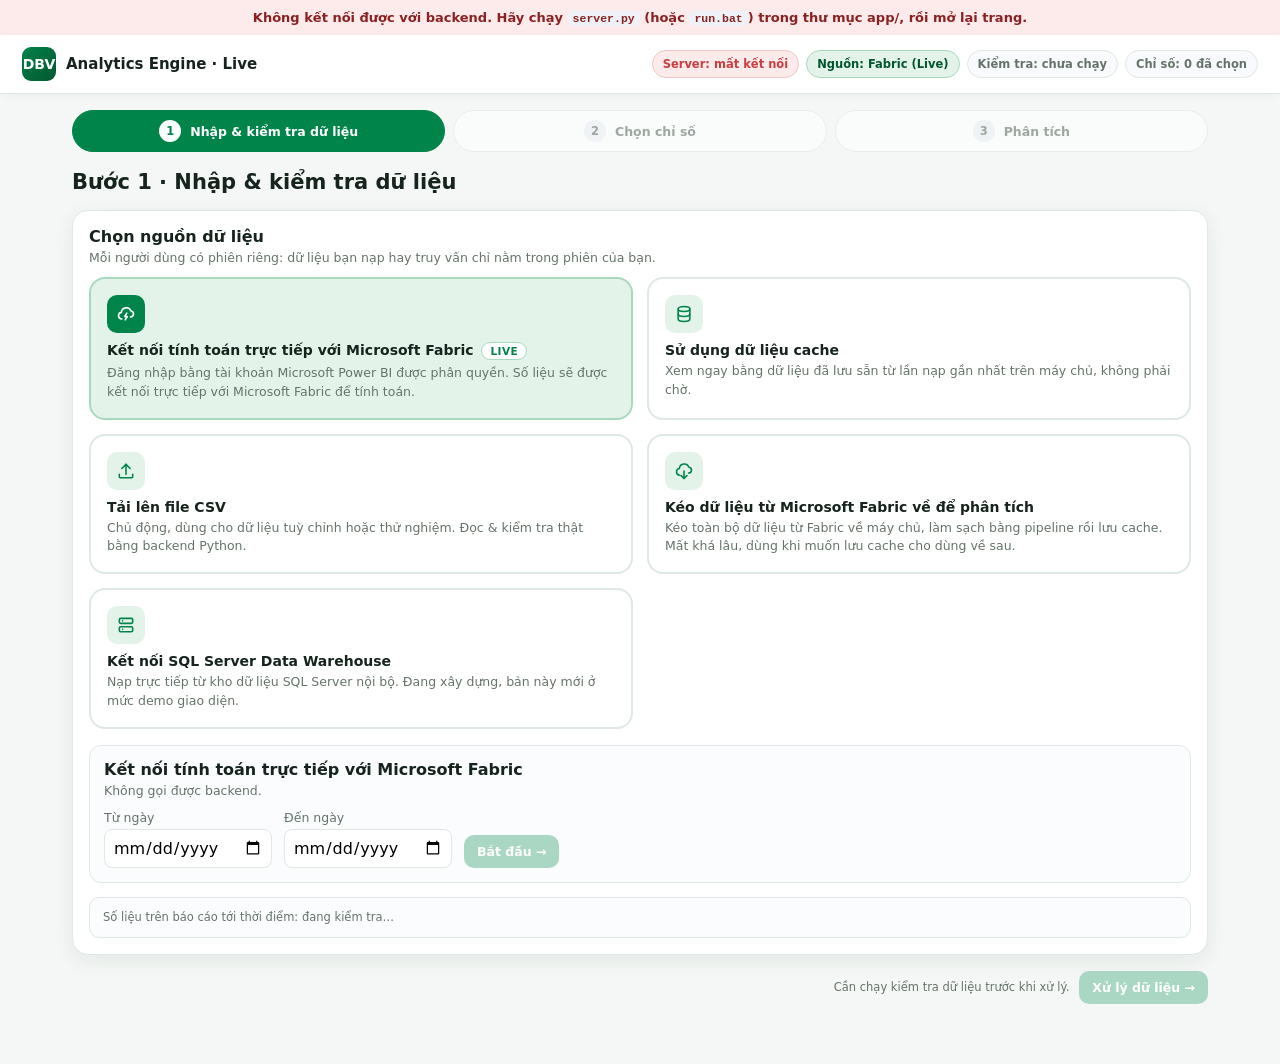
==== commit ae65cefd: "Gọn lại Bước 1 và sửa độ trễ 2 giây khi mở bằng localhost Giao diện bỏ các đoạn chú thích dài, thay " ====
--- a/ui.html
+++ b/ui.html
@@ -383,7 +383,7 @@
 <div class="topbar">
   <div class="brand">
     <div class="mark">DBV</div>
-    <div><b>Analytics Engine · Live</b><small>Tính toán thật trên engine.py và Microsoft Fabric</small></div>
+    <div><b>Analytics Engine · Live</b></div>
   </div>
   <div class="chips">
     <span class="chip account" id="chipAccount" style="display:none"></span>
@@ -406,7 +406,6 @@
   <section class="step-panel active" id="step1">
     <div class="head-row">
       <h1>Bước 1 · Nhập &amp; kiểm tra dữ liệu</h1>
-      <div class="sub">Mọi con số đều do engine.py hoặc measure của báo cáo trên Fabric tính ra, không có số liệu giả lập.</div>
     </div>
 
     <div class="card" id="ownerDataCard">
@@ -416,7 +415,7 @@
         <div class="source-card live-card selected" id="srcCardFabricLive" onclick="selectSource('fabric_live')">
           <div class="ic"><svg viewBox="0 0 24 24"><path d="M7 18a4 4 0 0 1-.6-7.95A6 6 0 0 1 18 8.5a3.5 3.5 0 0 1-.5 6.96"/><path d="M13 11l-2.5 4h3L11 19"/></svg></div>
           <h3>Kết nối tính toán trực tiếp với Microsoft Fabric<span class="live-tag">Live</span></h3>
-          <p>Đăng nhập bằng tài khoản Microsoft của bạn, gọi thẳng chỉ số của báo cáo trên Fabric, đúng phần dữ liệu bạn được xem. Số liệu tới lần làm mới gần nhất của báo cáo (06:00 và 12:00 hằng ngày).</p>
+          <p>Đăng nhập bằng tài khoản Microsoft Power BI được phân quyền. Số liệu sẽ được kết nối trực tiếp với Microsoft Fabric để tính toán.</p>
         </div>
         <div class="source-card" id="srcCardCache" onclick="selectSource('cache')">
           <div class="ic"><svg viewBox="0 0 24 24"><ellipse cx="12" cy="6" rx="7" ry="3"/><path d="M5 6v6c0 1.66 3.13 3 7 3s7-1.34 7-3V6"/><path d="M5 12v6c0 1.66 3.13 3 7 3s7-1.34 7-3v-6"/></svg></div>
@@ -431,12 +430,7 @@
         <div class="source-card" id="srcCardFabric" onclick="selectSource('fabric')">
           <div class="ic"><svg viewBox="0 0 24 24"><path d="M7 17a4 4 0 0 1-.6-7.95A6 6 0 0 1 18 7.5a3.5 3.5 0 0 1-.5 6.96"/><path d="M12 12v9"/><path d="M8.5 17.5L12 21l3.5-3.5"/></svg></div>
           <h3>Kéo dữ liệu từ Microsoft Fabric về để phân tích</h3>
-          <p>Kéo toàn bộ dữ liệu từ Fabric về máy chủ, làm sạch bằng pipeline rồi lưu cache. Mất khá lâu, dùng khi cần đủ 29 chiều.</p>
-        </div>
-        <div class="source-card" id="srcCardSync" onclick="selectSource('sync')">
-          <div class="ic"><svg viewBox="0 0 24 24"><path d="M20 11A8 8 0 0 0 5.6 6.4L4 8"/><path d="M4 4v4h4"/><path d="M4 13a8 8 0 0 0 14.4 4.6L20 16"/><path d="M20 20v-4h-4"/></svg></div>
-          <h3>Đồng bộ từ máy chia sẻ</h3>
-          <p>Kéo dữ liệu mới nhất từ máy đầu mối qua LAN hoặc Tailscale khi máy này chưa có gì.</p>
+          <p>Kéo toàn bộ dữ liệu từ Fabric về máy chủ, làm sạch bằng pipeline rồi lưu cache. Mất khá lâu, dùng khi muốn lưu cache cho dùng về sau.</p>
         </div>
         <div class="source-card" id="srcCardSql" onclick="selectSource('sql')">
           <div class="ic"><svg viewBox="0 0 24 24"><rect x="4" y="4" width="16" height="6" rx="1.5"/><rect x="4" y="14" width="16" height="6" rx="1.5"/><path d="M8 7h.01M8 17h.01"/></svg></div>
@@ -529,23 +523,7 @@
             <button class="btn success" id="btnStartLive" onclick="startLiveTest()" disabled>Bắt đầu →</button>
           </div>
         </div>
-        <div class="foot-note">Bạn đăng nhập trên trang của Microsoft, mật khẩu không đi qua app. Quyền xin chỉ là đọc dataset Power BI; Fabric tự áp phân quyền dữ liệu (RLS) theo đúng tài khoản của bạn.
-        <br><br>Chế độ này gọi thẳng các chỉ số của báo cáo "Báo cáo quản trị BH XCG" trên Fabric, dưới đúng bộ lọc mà báo cáo đang áp (nghiệp vụ VCX ô tô, nguồn dữ liệu DBV, loại sự kiện thiên tai). Tỷ lệ bồi thường, tần suất và mức độ tổn thất khớp đúng số trên báo cáo Power BI.
-        <br><br>Số liệu lấy tới lần làm mới gần nhất của báo cáo, chạy 06:00 và 12:00 hằng ngày. Mỗi lần đổi khoảng ngày hoặc chọn ô sẽ truy vấn lại Fabric; Khám phá nhanh và Decomposition Tree có thể mất khoảng 1-2 phút.</div>
-      </div>
-
-      <!-- Sync panel -->
-      <div class="panel-src" id="panelSync">
-        <div class="pipe-card">
-          <b>Đồng bộ dữ liệu từ máy chia sẻ</b>
-          <div class="sub" style="margin-top:4px" id="syncNote">Đang kiểm tra cấu hình…</div>
-          <div class="pipe-row">
-            <button class="btn primary" id="btnSyncPull" onclick="runSyncPull()">Đồng bộ dữ liệu mới nhất</button>
-            <span class="spinner" id="spinSync"></span>
-            <span class="sub" id="syncStatusText"></span>
-          </div>
-        </div>
-        <div class="foot-note">Cần file <code>sync_config.json</code> cạnh <code>server.py</code>, chứa địa chỉ và token của máy đầu mối (xem <code>sync_config.example.json</code>). Máy đầu mối phải đang bật và cùng mạng (LAN văn phòng, hoặc cùng mạng riêng ảo kiểu Tailscale) tại thời điểm bấm — nếu không tới được, dữ liệu cũ đã có vẫn dùng tiếp bình thường.</div>
+        <div class="foot-note" id="liveFreshNote">Số liệu trên báo cáo tới thời điểm: đang kiểm tra…</div>
       </div>
 
       <!-- CSV panel -->
@@ -913,7 +891,6 @@
   }
 
   if(s.standalone){
-    document.getElementById("srcCardSync").style.display = "none";
     if(!s.fabricAvailable){
       document.getElementById("srcCardFabric").style.display = "none";
       document.getElementById("srcCardFabricLive").style.display = "none";
@@ -931,7 +908,6 @@
   if(s.loginRequired && !s.loggedIn){ showLoginGate(); return s; }
   document.getElementById("authBlock").style.display = "none";
 
-  if(s.hosted) document.getElementById("srcCardSync").style.display = "none";
   if(s.pipelineDataExists){
     document.getElementById("cacheNote").textContent = "Đã tìm thấy dữ liệu cache — bấm 'Xem ngay' để dùng.";
   } else {
@@ -944,7 +920,6 @@
     if(state.source === "fabric_live") selectSource("csv");
   }
   if(s.hasData && s.lastValidate) applyValidateResult(s.lastValidate);
-  renderSyncPanel(s);
   if(state.source === "fabric_live") refreshFabricLiveStatus();
   return s;
 }
@@ -963,17 +938,15 @@
   state.source = src;
   document.getElementById("srcCardCache").classList.toggle("selected", src==="cache");
   document.getElementById("srcCardCsv").classList.toggle("selected", src==="csv");
-  document.getElementById("srcCardSync").classList.toggle("selected", src==="sync");
   document.getElementById("srcCardFabric").classList.toggle("selected", src==="fabric");
   document.getElementById("srcCardSql").classList.toggle("selected", src==="sql");
   document.getElementById("srcCardFabricLive").classList.toggle("selected", src==="fabric_live");
   document.getElementById("panelCache").classList.toggle("active", src==="cache");
   document.getElementById("panelCsv").classList.toggle("active", src==="csv");
-  document.getElementById("panelSync").classList.toggle("active", src==="sync");
   document.getElementById("panelFabric").classList.toggle("active", src==="fabric");
   document.getElementById("panelSql").classList.toggle("active", src==="sql");
   document.getElementById("panelFabricLive").classList.toggle("active", src==="fabric_live");
-  const labels = {cache:"Dữ liệu cache", csv:"CSV upload", sync:"Đồng bộ từ máy chia sẻ", fabric:"Kéo dữ liệu Fabric", sql:"SQL Server DWH", fabric_live:"Fabric (Live)"};
+  const labels = {cache:"Dữ liệu cache", csv:"CSV upload", fabric:"Kéo dữ liệu Fabric", sql:"SQL Server DWH", fabric_live:"Fabric (Live)"};
   document.getElementById("chipSource").textContent = "Nguồn: " + labels[src];
   document.getElementById("chipSource").classList.add("on");
   if(src==="fabric") refreshFabricStatus();
@@ -1002,6 +975,24 @@
     pullBtn.disabled = true;
   }
 }
+let _lastRefreshText = null;
+function fmtRefresh(iso){
+  const d = new Date(iso);
+  const p = n => String(n).padStart(2, "0");
+  return `${p(d.getHours())}:${p(d.getMinutes())} ngày ${p(d.getDate())}/${p(d.getMonth()+1)}/${d.getFullYear()}`;
+}
+async function loadLastRefresh(){
+  const note = document.getElementById("liveFreshNote");
+  if(_lastRefreshText){ note.textContent = _lastRefreshText; return; }
+  try{
+    const r = await postJSON("/api/fabric_last_refresh", {});
+    _lastRefreshText = r.endTime
+      ? `Số liệu trên báo cáo tới thời điểm ${fmtRefresh(r.endTime)}. Báo cáo được làm mới lúc 06:00 và 12:00 hằng ngày.`
+      : "Chưa lấy được thời điểm làm mới gần nhất của báo cáo.";
+  }catch(e){ _lastRefreshText = "Chưa lấy được thời điểm làm mới gần nhất của báo cáo."; }
+  note.textContent = _lastRefreshText;
+}
+
 /* ---------------- Fabric Live Connection ---------------- */
 async function refreshFabricLiveStatus(){
   const note = document.getElementById("fabricLiveNote");
@@ -1021,9 +1012,11 @@
     note.innerHTML = `Đã đăng nhập: <b>${escHtml(s.account)}</b>. Chọn khoảng ngày rồi bấm Bắt đầu.`;
     btn.disabled = false;
     outBtn.style.display = "";
+    loadLastRefresh();
   } else {
     note.textContent = "Chưa đăng nhập Microsoft.";
     btn.disabled = true;
+    document.getElementById("liveFreshNote").textContent = "Đăng nhập để xem số liệu trên báo cáo đang cập nhật tới thời điểm nào.";
     msBtn.style.display = "";
     if(s.deviceFlowAllowed) codeBtn.style.display = "";
   }
@@ -1155,35 +1148,6 @@
 }
 
 /* ---------------- sync (app standalone kéo dữ liệu từ máy chia sẻ) ---------------- */
-function renderSyncPanel(s){
-  const note = document.getElementById("syncNote");
-  if(!s.syncConfigured){
-    note.innerHTML = `Chưa có <code>sync_config.json</code> — chưa cấu hình được máy nguồn để đồng bộ.`;
-    document.getElementById("btnSyncPull").disabled = true;
-  } else {
-    document.getElementById("btnSyncPull").disabled = false;
-    note.textContent = s.lastSyncedAt
-      ? `Đã cấu hình nguồn đồng bộ. Đồng bộ lần cuối lúc: ${s.lastSyncedAt}.`
-      : `Đã cấu hình nguồn đồng bộ. Chưa đồng bộ lần nào trên máy này.`;
-  }
-}
-async function runSyncPull(){
-  const btn = document.getElementById("btnSyncPull"), spin = document.getElementById("spinSync");
-  const statusText = document.getElementById("syncStatusText");
-  btn.disabled = true; spin.classList.add("on"); statusText.textContent = "Đang kết nối máy nguồn…";
-  try{
-    const res = await postJSON("/api/sync_pull", {});
-    if(res.error){
-      statusText.textContent = res.error;
-    } else {
-      statusText.textContent = `Đồng bộ xong lúc ${res.syncedAt}.`;
-      document.getElementById("syncNote").textContent = `Đồng bộ lần cuối lúc: ${res.syncedAt}.`;
-      applyValidateResult(res);
-    }
-  }catch(e){ statusText.textContent = "Lỗi kết nối backend."; }
-  btn.disabled = false; spin.classList.remove("on");
-}
-
 /* ---------------- CSV dropzones ---------------- */
 function setupDropzone(key, inputId, dzId){
   const dz = document.getElementById(dzId);
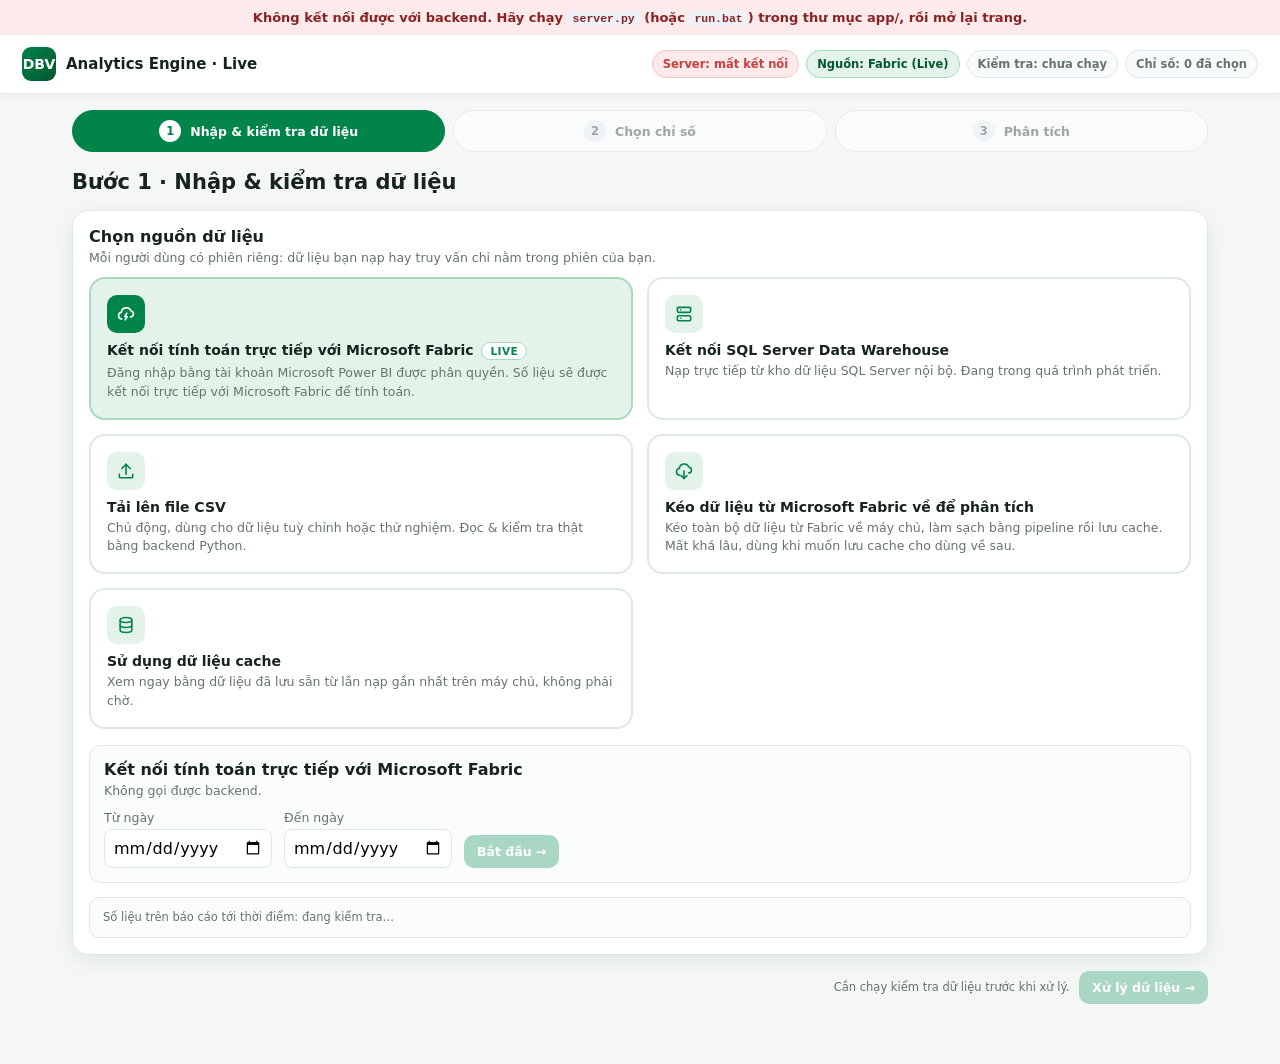
==== commit 78c9f671: "Sắp lại thứ tự thẻ nguồn và gọn chú thích heatmap Đưa SQL Server lên cạnh Live, đẩy dữ liệu cache xu" ====
--- a/ui.html
+++ b/ui.html
@@ -417,10 +417,10 @@
           <h3>Kết nối tính toán trực tiếp với Microsoft Fabric<span class="live-tag">Live</span></h3>
           <p>Đăng nhập bằng tài khoản Microsoft Power BI được phân quyền. Số liệu sẽ được kết nối trực tiếp với Microsoft Fabric để tính toán.</p>
         </div>
-        <div class="source-card" id="srcCardCache" onclick="selectSource('cache')">
-          <div class="ic"><svg viewBox="0 0 24 24"><ellipse cx="12" cy="6" rx="7" ry="3"/><path d="M5 6v6c0 1.66 3.13 3 7 3s7-1.34 7-3V6"/><path d="M5 12v6c0 1.66 3.13 3 7 3s7-1.34 7-3v-6"/></svg></div>
-          <h3>Sử dụng dữ liệu cache</h3>
-          <p>Xem ngay bằng dữ liệu đã lưu sẵn từ lần nạp gần nhất trên máy chủ, không phải chờ.</p>
+        <div class="source-card" id="srcCardSql" onclick="selectSource('sql')">
+          <div class="ic"><svg viewBox="0 0 24 24"><rect x="4" y="4" width="16" height="6" rx="1.5"/><rect x="4" y="14" width="16" height="6" rx="1.5"/><path d="M8 7h.01M8 17h.01"/></svg></div>
+          <h3>Kết nối SQL Server Data Warehouse</h3>
+          <p>Nạp trực tiếp từ kho dữ liệu SQL Server nội bộ. Đang trong quá trình phát triển.</p>
         </div>
         <div class="source-card" id="srcCardCsv" onclick="selectSource('csv')">
           <div class="ic"><svg viewBox="0 0 24 24"><path d="M12 16V4"/><path d="M7 9l5-5 5 5"/><path d="M4 16v3a1 1 0 0 0 1 1h14a1 1 0 0 0 1-1v-3"/></svg></div>
@@ -432,10 +432,10 @@
           <h3>Kéo dữ liệu từ Microsoft Fabric về để phân tích</h3>
           <p>Kéo toàn bộ dữ liệu từ Fabric về máy chủ, làm sạch bằng pipeline rồi lưu cache. Mất khá lâu, dùng khi muốn lưu cache cho dùng về sau.</p>
         </div>
-        <div class="source-card" id="srcCardSql" onclick="selectSource('sql')">
-          <div class="ic"><svg viewBox="0 0 24 24"><rect x="4" y="4" width="16" height="6" rx="1.5"/><rect x="4" y="14" width="16" height="6" rx="1.5"/><path d="M8 7h.01M8 17h.01"/></svg></div>
-          <h3>Kết nối SQL Server Data Warehouse</h3>
-          <p>Nạp trực tiếp từ kho dữ liệu SQL Server nội bộ. Đang xây dựng, bản này mới ở mức demo giao diện.</p>
+        <div class="source-card" id="srcCardCache" onclick="selectSource('cache')">
+          <div class="ic"><svg viewBox="0 0 24 24"><ellipse cx="12" cy="6" rx="7" ry="3"/><path d="M5 6v6c0 1.66 3.13 3 7 3s7-1.34 7-3V6"/><path d="M5 12v6c0 1.66 3.13 3 7 3s7-1.34 7-3v-6"/></svg></div>
+          <h3>Sử dụng dữ liệu cache</h3>
+          <p>Xem ngay bằng dữ liệu đã lưu sẵn từ lần nạp gần nhất trên máy chủ, không phải chờ.</p>
         </div>
       </div>
 
@@ -677,7 +677,7 @@
       <div class="heat-wrap"><div class="heat" id="heatGrid"></div></div>
       <div class="legend" id="legend"></div>
       <div class="sub" id="coverageNote" style="margin-top:8px;font-weight:700"></div>
-      <div class="foot-note">Xếp theo doanh thu (phí thực hưởng) lớn nhất trước. Một số chiều có rất nhiều nhóm (Hãng xe: 276, Đơn vị: 103) nên mặc định chỉ hiện Top 15 — đổi "Số nhóm hiển thị" để xem nhiều hơn hoặc "Tất cả". Màu Tỷ lệ bồi thường theo ngưỡng cố định (dưới 60% xanh → trên 85% đỏ sẫm), không đổi theo dữ liệu đang hiện; các chỉ số khác và chế độ so sánh kỳ vẫn tô theo khoảng giá trị đang hiện. A/E ở bản này so Incurred thật với kỳ vọng = tần suất×chi phí bình quân toàn danh mục — chưa phải bản chuẩn hoá 3 chiều đầy đủ dùng trong báo cáo chính thức.</div>
+      <div class="foot-note">Xếp theo doanh thu (phí thực hưởng) lớn nhất trước. Một số chiều có rất nhiều nhóm (Hãng xe: 276, Đơn vị: 103) nên mặc định chỉ hiện Top 15 — đổi "Số nhóm hiển thị" để xem nhiều hơn hoặc "Tất cả".</div>
     </div>
 
     <div class="bottom-nav">
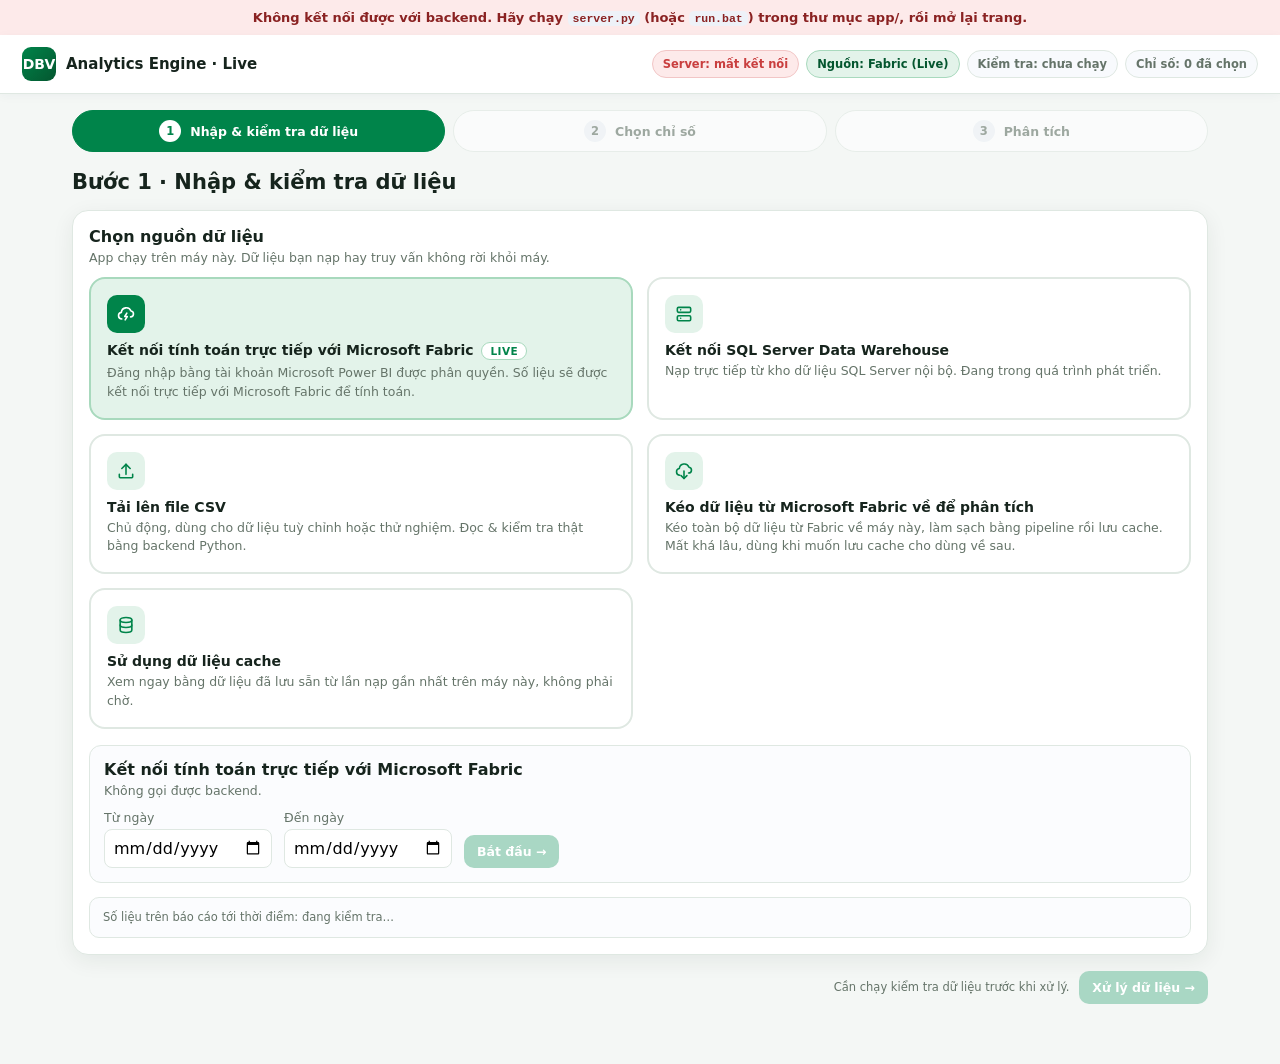
==== commit 52361b38: "Quay lại mô hình app chạy trên máy từng người Các dịch vụ host miễn phí đều đã đóng cửa với tài khoả" ====
--- a/ui.html
+++ b/ui.html
@@ -410,7 +410,7 @@
 
     <div class="card" id="ownerDataCard">
       <h2>Chọn nguồn dữ liệu</h2>
-      <div class="sub" style="margin-bottom:12px">Mỗi người dùng có phiên riêng: dữ liệu bạn nạp hay truy vấn chỉ nằm trong phiên của bạn.</div>
+      <div class="sub" style="margin-bottom:12px">App chạy trên máy này. Dữ liệu bạn nạp hay truy vấn không rời khỏi máy.</div>
       <div class="source-picker">
         <div class="source-card live-card selected" id="srcCardFabricLive" onclick="selectSource('fabric_live')">
           <div class="ic"><svg viewBox="0 0 24 24"><path d="M7 18a4 4 0 0 1-.6-7.95A6 6 0 0 1 18 8.5a3.5 3.5 0 0 1-.5 6.96"/><path d="M13 11l-2.5 4h3L11 19"/></svg></div>
@@ -430,12 +430,12 @@
         <div class="source-card" id="srcCardFabric" onclick="selectSource('fabric')">
           <div class="ic"><svg viewBox="0 0 24 24"><path d="M7 17a4 4 0 0 1-.6-7.95A6 6 0 0 1 18 7.5a3.5 3.5 0 0 1-.5 6.96"/><path d="M12 12v9"/><path d="M8.5 17.5L12 21l3.5-3.5"/></svg></div>
           <h3>Kéo dữ liệu từ Microsoft Fabric về để phân tích</h3>
-          <p>Kéo toàn bộ dữ liệu từ Fabric về máy chủ, làm sạch bằng pipeline rồi lưu cache. Mất khá lâu, dùng khi muốn lưu cache cho dùng về sau.</p>
+          <p>Kéo toàn bộ dữ liệu từ Fabric về máy này, làm sạch bằng pipeline rồi lưu cache. Mất khá lâu, dùng khi muốn lưu cache cho dùng về sau.</p>
         </div>
         <div class="source-card" id="srcCardCache" onclick="selectSource('cache')">
           <div class="ic"><svg viewBox="0 0 24 24"><ellipse cx="12" cy="6" rx="7" ry="3"/><path d="M5 6v6c0 1.66 3.13 3 7 3s7-1.34 7-3V6"/><path d="M5 12v6c0 1.66 3.13 3 7 3s7-1.34 7-3v-6"/></svg></div>
           <h3>Sử dụng dữ liệu cache</h3>
-          <p>Xem ngay bằng dữ liệu đã lưu sẵn từ lần nạp gần nhất trên máy chủ, không phải chờ.</p>
+          <p>Xem ngay bằng dữ liệu đã lưu sẵn từ lần nạp gần nhất trên máy này, không phải chờ.</p>
         </div>
       </div>
 
@@ -462,7 +462,7 @@
             <span class="sub" id="sqlStatusText"></span>
           </div>
         </div>
-        <div class="foot-note">Thông tin nhập ở đây không được gửi lên đâu ngoài chính máy chủ local của app này, và cũng chưa được lưu lại — bấm "Kết nối" hiện tại chỉ trả về thông báo tính năng đang xây dựng.</div>
+        <div class="foot-note">Thông tin nhập ở đây không rời khỏi máy này và cũng chưa được lưu lại — bấm "Kết nối" hiện tại chỉ trả về thông báo tính năng đang xây dựng.</div>
       </div>
       <div class="panel-src" id="panelFabric">
         <div class="pipe-card">
@@ -476,7 +476,7 @@
             <span class="spinner" id="spinFabricPull"></span>
           </div>
         </div>
-        <div class="foot-note">Dùng tài khoản Microsoft đã đăng nhập ở thẻ "Kết nối tính toán trực tiếp". Kéo toàn bộ lịch sử về máy chủ rồi chạy p2_prep.py để làm sạch, mất 15 đến 20 phút vì bảng nguồn tới hàng triệu dòng. Chỉ cần khi muốn đủ 29 chiều hoặc Decomposition Tree nhanh trên bản cache.</div>
+        <div class="foot-note">Dùng tài khoản Microsoft đã đăng nhập ở thẻ "Kết nối tính toán trực tiếp". Kéo toàn bộ lịch sử về máy này rồi chạy p2_prep.py để làm sạch, mất 15 đến 20 phút vì bảng nguồn tới hàng triệu dòng. Chỉ cần khi muốn đủ 29 chiều hoặc Decomposition Tree nhanh trên bản cache.</div>
         <div class="fabric-progress" id="fabricProgress" style="display:none">
           <div class="fabric-progress-head">
             <b id="fabricProgressPhase">—</b>
@@ -501,7 +501,7 @@
             <div class="sub" id="fabricLiveNote" style="margin:0">Đang kiểm tra…</div>
             <a class="btn primary" id="btnMsLogin" href="/auth/login" style="display:none;text-decoration:none">Đăng nhập Microsoft</a>
             <button class="btn ghost sm" id="btnFabricLogout" onclick="fabricLogout()" style="display:none">Đăng xuất</button>
-            <button class="btn ghost sm" id="btnFabricLogin" onclick="fabricLoginStart()" style="display:none">Đăng nhập bằng mã (thử trên máy)</button>
+            <button class="btn ghost sm" id="btnFabricLogin" onclick="fabricLoginStart()" style="display:none">Đăng nhập bằng mã</button>
             <span class="spinner" id="spinFabricLogin"></span>
           </div>
           <div id="fabricLoginBox" style="display:none;margin-top:12px;padding:12px;background:#fff;border:1px solid var(--line);border-radius:10px">
@@ -688,19 +688,6 @@
 
 </div>
 
-<div class="dd-overlay open" id="authBlock" style="display:none">
-  <div class="dd-panel" style="max-width:480px">
-    <div class="dd-head">
-      <div><div class="dd-eyebrow">DBV Analytics Engine</div><h2>Đăng nhập để tiếp tục</h2></div>
-    </div>
-    <div class="dd-body">
-      <div class="sub" id="authBlockMsg">Dùng tài khoản Microsoft (Power BI Pro) của bạn. Bạn chỉ xem được đúng phần dữ liệu đã được phân quyền trên Fabric.</div>
-      <div class="pipe-row" style="margin-top:14px">
-        <a class="btn primary" href="/auth/login" style="text-decoration:none">Đăng nhập Microsoft</a>
-      </div>
-    </div>
-  </div>
-</div>
 
 <div class="dd-overlay" id="ddOverlay">
   <div class="dd-panel">
@@ -850,15 +837,10 @@
 async function postJSON(url, body, signal){
   const res = await fetch(url, {method:"POST", headers:{"Content-Type":"application/json"},
     body:JSON.stringify(body||{}), signal});
-  if(res.status === 401){ showLoginGate(); }
   return await res.json();
 }
 function chk(level, title, detail){
   return `<div class="check-item"><span class="dot ${level}"></span><div><b>${title}</b><div class="d">${detail}</div></div></div>`;
-}
-function showLoginGate(msg){
-  if(msg) document.getElementById("authBlockMsg").textContent = msg;
-  document.getElementById("authBlock").style.display = "flex";
 }
 function renderAccount(s){
   const chip = document.getElementById("chipAccount");
@@ -905,14 +887,11 @@
     return s;
   }
 
-  if(s.loginRequired && !s.loggedIn){ showLoginGate(); return s; }
-  document.getElementById("authBlock").style.display = "none";
-
   if(s.pipelineDataExists){
     document.getElementById("cacheNote").textContent = "Đã tìm thấy dữ liệu cache — bấm 'Xem ngay' để dùng.";
   } else {
     document.getElementById("btnLoadCache").disabled = true;
-    document.getElementById("cacheNote").textContent = "Chưa có dữ liệu cache trên máy chủ — dùng Live Fabric, hoặc kéo dữ liệu về lần đầu.";
+    document.getElementById("cacheNote").textContent = "Chưa có dữ liệu cache trên máy này — dùng Live Fabric, hoặc kéo dữ liệu về lần đầu.";
   }
   if(!s.fabricAvailable){
     document.getElementById("srcCardFabric").style.display = "none";
@@ -965,7 +944,7 @@
   note.textContent = "Đang kiểm tra…";
   const s = await fetchFabricStatus();
   if(s.error){ note.textContent = s.error; pullBtn.disabled = true; return; }
-  if(!s.available){ note.textContent = "Máy chủ chưa cài đặt kết nối Fabric (thiếu fabric_extract.py hoặc msal)."; pullBtn.disabled = true; return; }
+  if(!s.available){ note.textContent = "Máy này chưa cài đặt kết nối Fabric (thiếu fabric_extract.py hoặc msal)."; pullBtn.disabled = true; return; }
   if(s.configError){ note.textContent = "Lỗi cấu hình: " + s.configError; pullBtn.disabled = true; return; }
   if(s.account){
     note.innerHTML = `Đã đăng nhập: <b>${escHtml(s.account)}</b>`;
@@ -1004,7 +983,7 @@
   msBtn.style.display = "none"; codeBtn.style.display = "none"; outBtn.style.display = "none";
   const s = await fetchFabricStatus();
   if(s.error || !s.available){
-    note.textContent = s.error || "Máy chủ chưa cài đặt kết nối Fabric.";
+    note.textContent = s.error || "Máy này chưa cài đặt kết nối Fabric.";
     btn.disabled = true; return;
   }
   if(s.configError){ note.textContent = "Lỗi cấu hình: " + s.configError; btn.disabled = true; return; }
@@ -1018,7 +997,7 @@
     btn.disabled = true;
     document.getElementById("liveFreshNote").textContent = "Đăng nhập để xem số liệu trên báo cáo đang cập nhật tới thời điểm nào.";
     msBtn.style.display = "";
-    if(s.deviceFlowAllowed) codeBtn.style.display = "";
+    codeBtn.style.display = "";
   }
   if(SERVER) { SERVER.account = s.account || null; renderAccount(SERVER); }
 }
